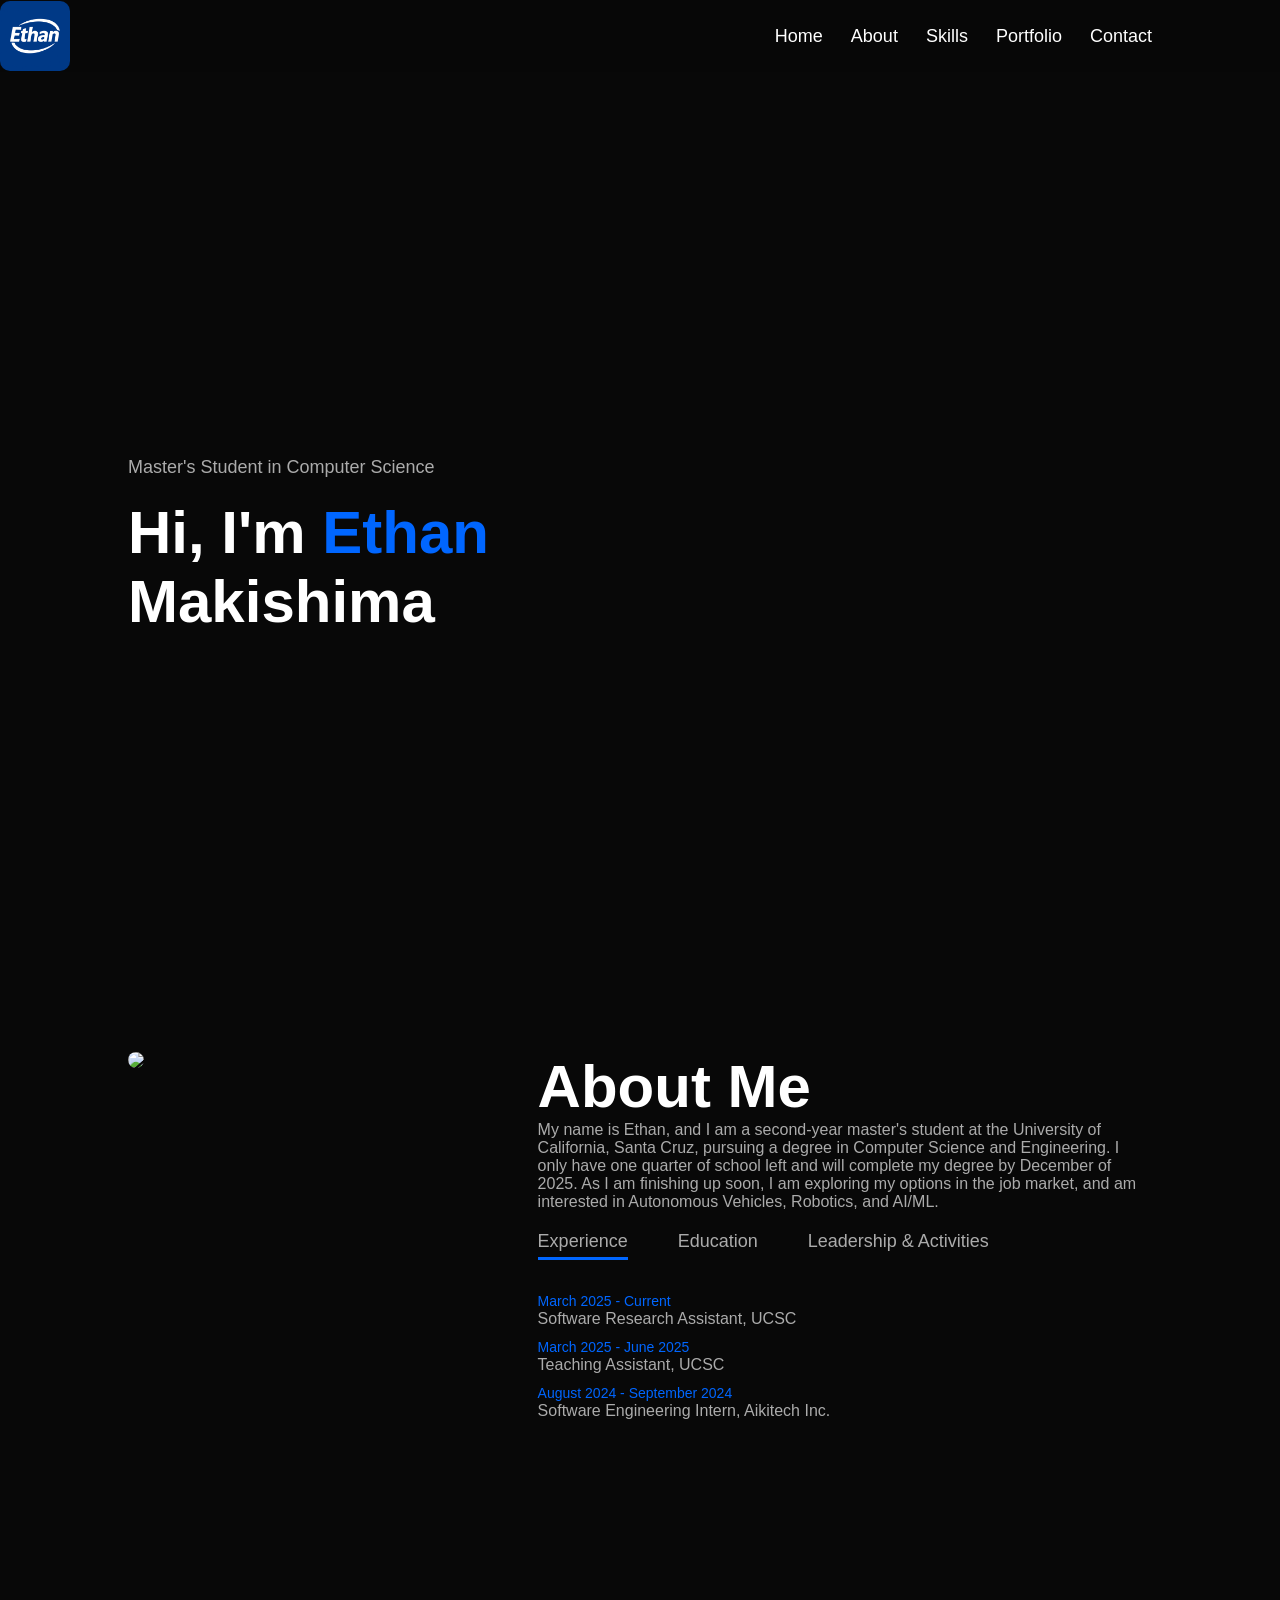
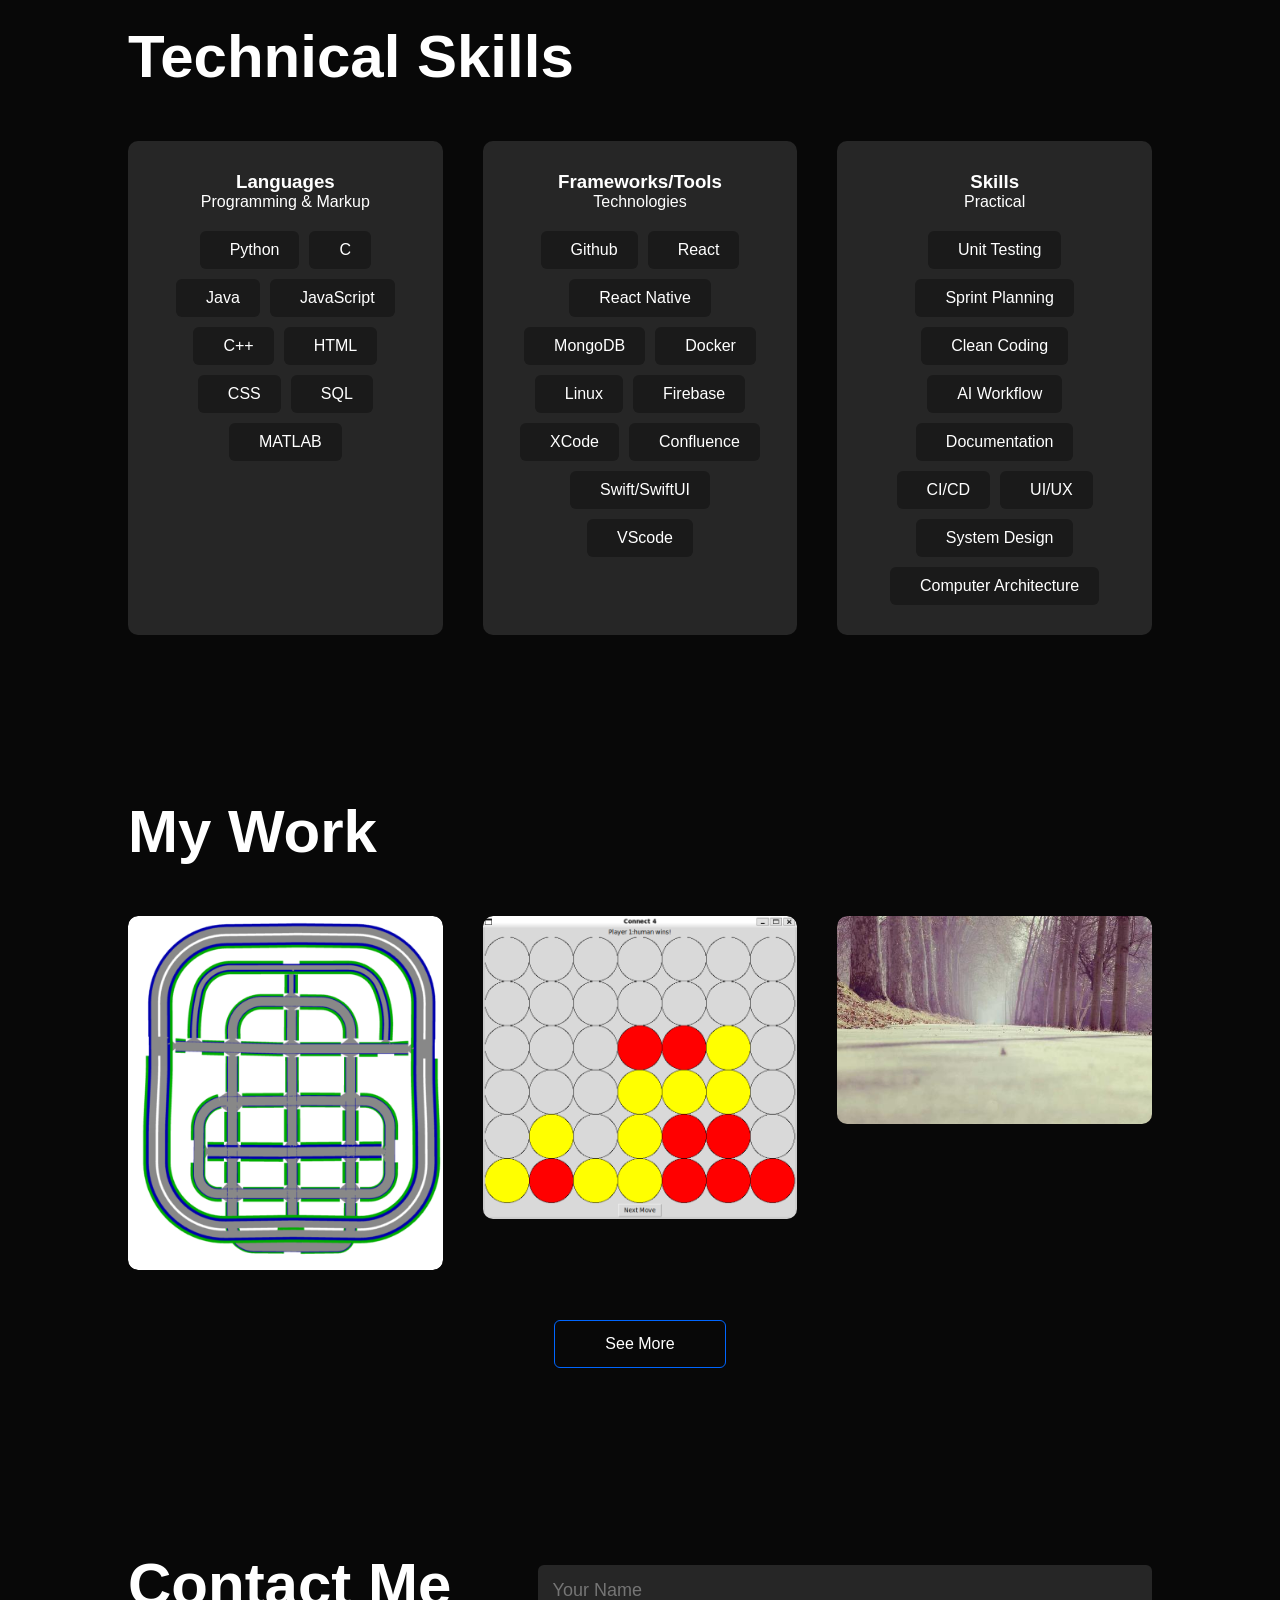
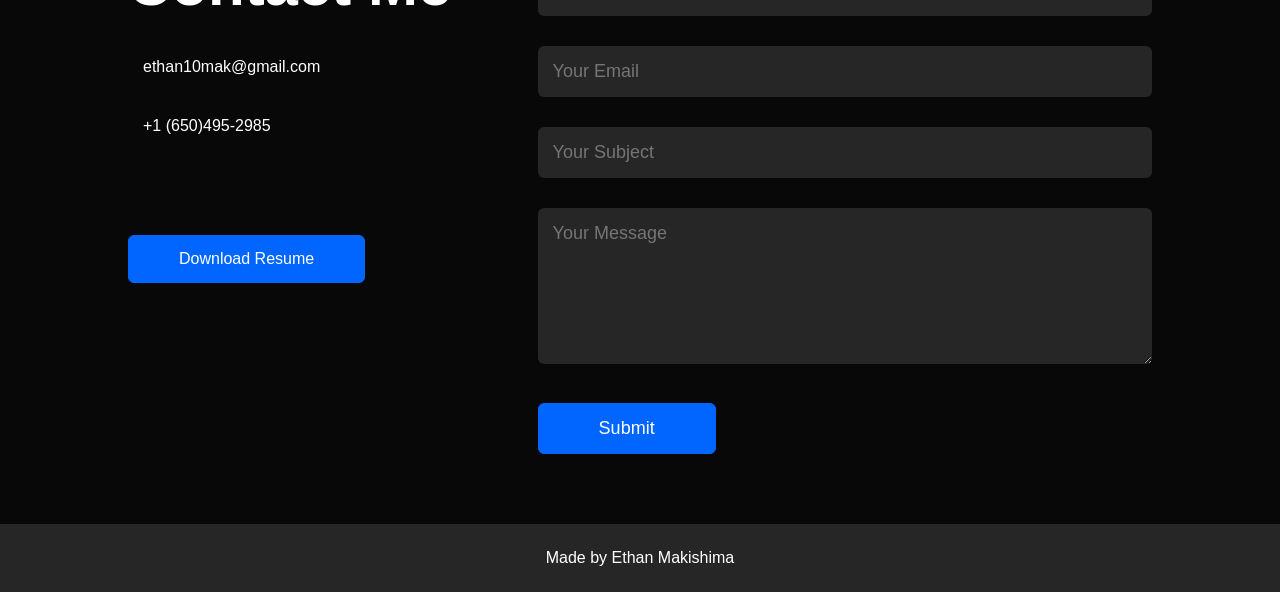
==== index.html @ aa8fb768 "Updated formatting" ====
<!DOCTYPE html>
<html lang="en">
  <head>
    <meta charset="UTF-8" />
    <meta http-equiv="X-UA-Compatible" content="IE=edge" />
    <meta name="viewport" content="width=device-width, initial-scale=1.0" />
    <title>Ethan's Portfolio</title>
    <link rel="stylesheet" href="style.css" />
    <script
      src="https://kit.fontawesome.com/5ba8668bf3.js"
      crossorigin="anonymous"
    ></script>
    <link rel="stylesheet" type='text/css' href="https://cdn.jsdelivr.net/gh/devicons/devicon@latest/devicon.min.css" />
  </head>

  <body>
    <div id="header">
      <div class="container">
        <nav>
          <img src="images/logo.png" alt="logo" class="logo" />
          <ul id="sidemenu">
            <li><a href="#header">Home</a></li>
            <li><a href="#about">About</a></li>
            <li><a href="#skills">Skills</a></li>
            <li><a href="#portfolio">Portfolio</a></li>
            <li><a href="#contact">Contact</a></li>
            <i class="fa-solid fa-xmark" onclick="closemenu()"></i>
          </ul>
          <i class="fa-solid fa-bars" onclick="openmenu()"></i>
        </nav>
        <div class="header-text">
          <p>Master's Student in Computer Science</p>
          <h1>Hi, I'm <span>Ethan</span><br />Makishima</h1>
        </div>
      </div>
    </div>
    <!-- ----------about---------- -->
    <div id="about">
      <div class="container">
        <div class="row">
          <div class="about-col-1">
            <img src="images/user.png" />
          </div>
          <div class="about-col-2">
            <h1 class="sub-title">About Me</h1>
            <p>
              My name is Ethan, and I am a second-year master's student at the
              University of California, Santa Cruz, pursuing a degree in
              Computer Science and Engineering. I only have one quarter of
              school left and will complete my degree by December of 2025. As I
              am finishing up soon, I am exploring my options in the job market,
              and am interested in Autonomous Vehicles, Robotics, and AI/ML.
            </p>

            <div class="tab-titles">
              <p class="tab-links active-link" onclick="opentab('experience')">
                Experience
              </p>
              <p class="tab-links" onclick="opentab('education')">
                Education
              </p>
              <p class="tab-links" onclick="opentab('leadership')">Leadership & Activities</p>
            </div>
            <div class="tab-contents active-tab" id="experience">
              <ul>
                <li><span>March 2025 - Current</span><br />Software Research Assistant, UCSC</li>
                <li><span>March 2025 - June 2025</span><br />Teaching Assistant, UCSC</li>
                <li><span>August 2024 - September 2024</span><br />Software Engineering Intern, Aikitech Inc.</li>
              </ul>
            </div>
            <div class="tab-contents" id="education">
              <ul>
                <li><span>2025</span><br />Master of Science in Computer Science from UCSC</li>
                <li><span>2024</span><br />Bachelor of Science in Computer Science from UCSC</li>
              </ul>
            </div>
            <div class="tab-contents" id="leadership">
              <ul>
                <li><span>September 2020 - April 2025</span><br />UCSC Men's Volleyball Team, Team Captain</li>
                <li><span>September 2023 - June 2025</span><br />Student Athlete Advisory Committee(SAAC)</li>
              </ul>
            </div>
          </div>
        </div>
      </div>
    </div>

    <!-- --------------------technical skills-------------------- -->
    <div id="skills">
      <div class="container">
        <h1 class = "sub-title">Technical Skills</h1>
        <div class="card-list">
          <div class="skills-card">
            <h3>Languages</h3>
            <p>Programming & Markup</p>
            <div class="skills-list">
              <span class="skill">
            <i class="devicon-python-plain colored"></i>Python</span>
              <span class="skill">
            <i class="devicon-c-original colored"></i>
          C</span>
              <span class="skill">
            <i class="devicon-java-plain colored"></i>
          Java</span>
              <span class="skill">
            <i class="devicon-javascript-plain colored"></i>
          JavaScript</span>
              <span class="skill">
            <i class="devicon-cplusplus-plain colored"></i>
          C++</span>
              <span class="skill">
            <i class="devicon-html5-plain colored"></i>
          HTML</span>
              <span class="skill">
            <i class="devicon-css3-plain colored"></i>
          CSS</span>
              <span class="skill">
            <i class="devicon-azuresqldatabase-plain colored"></i>
          SQL</span>
              <span class="skill">
            <i class="devicon-matlab-plain colored"></i>
          MATLAB</span>
            </div>
          </div>
          <div class="skills-card">
            <h3>Frameworks/Tools</h3>
            <p>Technologies</p>
            <div class="skills-list">
              <span class="skill">
            <i class="devicon-github-original"></i>
              Github</span>
              <span class="skill">
            <i class="devicon-react-original colored"></i>
          React</span>
              <span class="skill">
            <i class="devicon-reactnative-original colored"></i>
          React Native</span>
              <span class="skill">
            <i class="devicon-mongodb-plain colored"></i>
          MongoDB</span>
              <span class="skill">
            <i class="devicon-docker-plain colored"></i>
          Docker</span>
              <span class="skill">
            <i class="devicon-linux-plain"></i>
          Linux</span>
              <span class="skill">
            <i class="devicon-firebase-plain colored"></i>
          Firebase</span>
              <span class="skill">
            <i class="devicon-xcode-plain colored"></i>
          XCode</span>
              <span class="skill">
            <i class="devicon-confluence-plain colored"></i>
          Confluence</span>
              <span class="skill">
            <i class="devicon-swift-plain colored"></i>
          Swift/SwiftUI</span>
              <span class="skill">
            <i class="devicon-vscode-plain colored"></i>
          VScode</span>
            </div>
          </div>
          <div class="skills-card">
            <h3>Skills</h3>
            <p>Practical</p>
            <div class="skills-list">
              <span class="skill"><i class="fa-solid fa-code"></i>Unit Testing</span>
              <span class="skill"><i class="fa-solid fa-code"></i>Sprint Planning</span>
              <span class="skill"><i class="fa-solid fa-code"></i>Clean Coding</span>
              <span class="skill"><i class="fa-solid fa-code"></i>AI Workflow</span>
              <span class="skill"><i class="fa-solid fa-code"></i>Documentation</span>
              <span class="skill"><i class="fa-solid fa-code"></i>CI/CD</span>
              <span class="skill"><i class="fa-solid fa-code"></i>UI/UX</span>
              <span class="skill"><i class="fa-solid fa-code"></i>System Design</span>
              <span class="skill"><i class="fa-solid fa-code"></i>Computer Architecture</span>
            </div>
          </div>
        </div>
      </div>
    </div>
    <!-- -------------------portfolio----------------- -->
    <div id="portfolio">
      <div class="container">
        <h1 class="sub-title">My Work</h1>
        <div class="work-list">
          <div class="work">
            <img src="images/work-1.png" alt="work-1" />
            <div class="layer">
              <h3>Capstone Project: Scenic</h3>
              <p>
                Description: Extending Scenic to generate three dimensional
                meshes of road networks.
              </p>
              <a href="#"
                ><i class="fa-solid fa-arrow-up-right-from-square"></i
              ></a>
            </div>
          </div>
          <div class="work">
            <img src="images/work-2.png" alt="work-2" />
            <div class="layer">
              <h3>Connect 4 AI</h3>
              <p>
                Description: Extending Scenic to generate three dimensional
                meshes of road networks.
              </p>
              <a href="#"
                ><i class="fa-solid fa-arrow-up-right-from-square"></i
              ></a>
            </div>
          </div>
          <div class="work">
            <img src="images/placeholder.png" alt="work-3" />
            <div class="layer">
              <h3>Unknown</h3>
              <p>
                Description: Extending Scenic to generate three dimensional
                meshes of road networks.
              </p>
              <a href="#"
                ><i class="fa-solid fa-arrow-up-right-from-square"></i
              ></a>
            </div>
          </div>
        </div>
        <a href="#" class="btn">See More</a>
      </div>
    </div>
    <!-- -------------------contact----------------- -->
    <div id="contact">
      <div class="container">
        <div class="row">
          <div class="contact-left">
            <h1 class="sub-title">Contact Me</h1>
            <p><i class="fa-solid fa-paper-plane"></i>ethan10mak@gmail.com</p>
            <p><i class="fa-solid fa-phone"></i>+1 (650)495-2985</p>
            <div class="social-icons">
              <a href="https://www.linkedin.com/in/ethan-makishima-635b4a1ab/"
                ><i class="fa-brands fa-square-linkedin"></i
              ></a>
              <a href="https://www.instagram.com/ethan_maki/"
                ><i class="fa-brands fa-square-instagram"></i
              ></a>
              <a href="https://github.com/ethan10mak"
                ><i class="fa-brands fa-square-github"></i
              ></a>
            </div>
            <a
              href="images/Ethan_Makishima_Resume.pdf"
              download
              class="btn btn2"
              >Download Resume</a
            >
          </div>
          <div class="contact-right">
            <form name="submit-to-google-sheet">
              <input type="text" name="Name" placeholder="Your Name" required />
              <input
                type="email"
                name="Email"
                placeholder="Your Email"
                required
              />
              <input type="text" name="Subject" placeholder="Your Subject" />
              <textarea
                name="Message"
                rows="6"
                placeholder="Your Message"
              ></textarea>
              <button type="submit" class="btn btn2">Submit</button>
            </form>
            <span id="msg"></span>
          </div>
        </div>
      </div>
      <div class="copyright">
        <p>Made by Ethan Makishima</p>
      </div>
    </div>

    <script>
      var tablinks = document.getElementsByClassName("tab-links");
      var tabcontents = document.getElementsByClassName("tab-contents");

      function opentab(tabname) {
        for (tablink of tablinks) {
          tablink.classList.remove("active-link");
        }
        for (tabcontent of tabcontents) {
          tabcontent.classList.remove("active-tab");
        }
        event.currentTarget.classList.add("active-link");
        document.getElementById(tabname).classList.add("active-tab");
      }
    </script>

    <script>
      var sidemenu = document.getElementById("sidemenu");

      function openmenu() {
        sidemenu.style.right = "0";
      }
      function closemenu() {
        sidemenu.style.right = "-200px";
      }
    </script>
    <script>
      const scriptURL = "https://script.google.com/macros/s/AKfycbz2avgOOD2XnfX1ZfFuZF-KPFCcxfiAkWfYQzlhAVyL7LGcGT8syTu7Hunnui1OutCZ-A/exec";
      const form = document.forms["submit-to-google-sheet"];
      const msg = document.getElementById("msg");

      form.addEventListener("submit", (e) => {
        e.preventDefault();
        fetch(scriptURL, { method: "POST", body: new FormData(form) })
          .then((response) => {msg.innerHTML = "Message sent successfully"; setTimeout(function(){msg.innerHTML = ""},5000); form.reset();})
          .catch((error) => {msg.innerHTML = "Message not sent"; setTimeout(function(){msg.innerHTML = ""},5000);})
      });
    </script>
  </body>
</html>
---- style.css ----
:root{
    --background-color: #080808;
    --text-color: #fff;
    --accent-color: #0066ff;
    --muted-text-color: #ababab;
    --object-background: #262626;
    --darker-object-background: #1a1a1a;
    --accent-color-less-bright: #0051cc;
    
}
*{
    margin: 0;
    padding: 0;
    box-sizing: border-box;
    font-family: 'Poppins', sans-serif;
}
html{
    scroll-behavior: smooth;
}
body{
    background: var(--background-color);
    color: var(--text-color);
}
#header{
    width: 100%;
    height: 100vh;
    /* show the image, but overlay a gradient so it fades into the page color from right -> left */
    background-image: linear-gradient(to left, rgba(8,8,8,0) 0%, rgba(8,8,8,1) 80%), url(images/bg.png);
    background-size: cover;
    background-position: center;
    background-repeat: no-repeat;
    background-attachment: fixed;
}
.container{
    padding: 10px 10%;
}

nav{
    position: fixed;
    top: 0;
    left: 0;
    width: 100%;
    height: 72px;
    z-index: 999;
    background: rgba(8,8,8,0.9);
    display: flex;
    align-items: center;
    justify-content: space-between;
    flex-wrap: wrap;
}
main, .container { padding-top: 72px; }
#header .container { padding-top: calc(72px + 20vh); } /* if header needs extra top spacing */

.logo{
    width: 70px;
    max-width: 100%;
    height: auto;
    border-radius: 10px;
}

/* Make nav list spacing dynamic: use flex gap instead of per-item margins */
nav ul{
    display: flex;
    align-items: center;
    gap: clamp(8px, 2.5vw, 28px); /* min 8px, fluid with viewport, max 28px */
    padding: 0 10%;
    margin: 0;
}

nav ul li{
    display: block; /* items are laid out by the flex container */
    list-style: none;
    margin: 0;
}

nav ul li a{
    color: var(--text-color);
    text-decoration: none;
    font-size: 18px;
    position:relative;
}

nav ul li a::after{
    content: '';
    width: 0;
    height: 3px;
    background: var(--accent-color);
    position: absolute;
    left: 0;
    bottom: -6px;
    transition: width 0.3s;
}

nav ul li a:hover::after{
    width: 100%;
}

.header-text{
    margin-top: 20%;
    font-size: 30px;
}

.header-text p{
    margin: 20px 0;
    font-size: 18px;
    color: var(--muted-text-color);
}

.header-text h1{
    font-size: 60px;
    margin-top: 20px;
    color: var(--text-color);
}

.header-text h1 span{
    color: var(--accent-color);
}

/* ----------about---------- */
#about{
    padding: 80px 0;
    color: var(--muted-text-color);
}
.row{
    display: flex;
    justify-content: space-between;
    flex-wrap: wrap;
}

.about-col-1{
    flex-basis: 35%;
}
.about-col-1 img{
    width: 100%;
    border-radius: 15px;
}
.about-col-2{
    flex-basis: 60%;
}

.sub-title{
    font-size: 60px;
    font-weight:600;
    color: var(--text-color);
}

.tab-titles{
    display: flex;
    margin: 20px 0 40px;
}
.tab-links{
    margin-right: 50px;
    font-size:18px;
    font-weight: 500;
    cursor: pointer;
    position: relative
}

.tab-links::after{
    content: '';
    width: 0;
    height: 3px;
    background: var(--accent-color);
    position: absolute;
    left: 0;
    bottom: -8px;
    transition: 0.5s;
}

.tab-links.active-link::after{
    width: 100%;
}

.tab-contents ul li{
    list-style: none;
    margin: 10px 0;
}
.tab-contents ul li span{
    color: var(--accent-color);
    font-size: 14px;
}
.tab-contents{
    display: none;
}
.tab-contents.active-tab{
    display: block;
}
/* ----------technical skills---------- */
#skills{
    padding: 30px 0;
}
.card-list{
    display: grid;
    grid-template-columns: repeat(auto-fit, minmax(250px, 1fr));
    grid-gap: 40px;
    margin-top: 50px;
}
.skills-card{
    background: var(--object-background);
    padding: 30px;
    font-weight: 300;;
    border-radius: 10px;
    text-align: center;
    transition: background 0.3s, transform 0.3s;
}
.skills-card:hover{
    background: var(--accent-color);
    transform: translateY(-10px);
}

.skills-card ul{
    list-style: none;
}
.skills-list{
    display: flex;
    flex-wrap: wrap;
    justify-content: center;
    gap: 10px;
    margin-top: 20px;
}
.skill{
    background: var(--darker-object-background);
    padding: 10px 20px;
    border-radius: 6px;
    transition: background 0.3s, transform 0.3s;
}
.skill:hover{
    background: var(--accent-color-less-bright);
}
.skill i{
    margin-right: 10px;
    font-size: 16px;
}

/* ----------portfolio---------- */
#portfolio{
    padding: 50px 0;
}
.work-list{
    display: grid;
    grid-template-columns: repeat(auto-fit, minmax(250px, 1fr));
    grid-gap: 40px;
    margin-top: 50px;
}
.work{
    border-radius: 10px;
    position: relative;
    overflow: hidden;
}
.work img{
    width: 100%;
    border-radius: 10px;
    display: block;
    transition: transform 0.5s;
}
.layer{
    width: 100%;
    height: 0%;
    background: linear-gradient(rgba(0,0,0,0.6), var(--accent-color));
    border-radius: 10px;
    position: absolute;
    left: 0;
    bottom: 0;
    overflow: hidden;
    display: flex;
    align-items: center;
    justify-content: center;
    flex-direction: column;
    padding: 0 40px;
    text-align: center;
    font-size: 14px;
    transition: 0.5s;
}
.layer h3{
    font-weight: 500;
    margin-bottom: 20px;
}
.layer a{
    margin-top: 20px;
    color: var(--accent-color);
    text-decoration: none;
    font-size: 18px;
    line-height: 60px;
    background: var(--background-color);
    width: 60px;
    height: 60px;
    border-radius: 50%;
    text-align: center;
}
.work:hover img{
    transform: scale(1.1);
}
.work:hover .layer{
    height: 100%;
}
.btn{
    display: block;
    margin: 50px auto;
    width: fit-content;
    border: 1px solid var(--accent-color);
    padding: 14px 50px;
    border-radius: 6px;
    text-decoration: none;
    color: var(--text-color);
    transition: background 0.5s;
}
.btn:hover{
    background: var(--accent-color);
}
/* ----------contact---------- */
.contact-left{
    flex-basis: 35%;
}
.contact-right{
    flex-basis: 60%;
}
.contact-left p{
    margin-top: 30px;
}
.contact-left p i{
    color: var(--accent-color);
    margin-right: 15px;
    font-size: 25px;
}
.social-icons{
    margin-top: 30px;
}
.social-icons a{
    text-decoration: none;
    font-size: 30px;
    margin-right: 15px;
    color: var(--muted-text-color);
    display:inline-block;
    transition: transform 0.5s, color 0.5s;
}
.social-icons a:hover{
    color: var(--accent-color);
    transform: translateY(-5px);
}
.btn.btn2{
    display: inline-block;
    background: var(--accent-color);
}
.contact-rigth form{
    width: 100%;
}
form input, form textarea{
    width: 100%;
    border: 0;
    outline: none;
    background: var(--object-background);
    padding: 15px;
    margin: 15px 0;
    color: var(--text-color);
    font-size: 18px;
    border-radius: 6px;
}
form .btn2{
    padding: 14px 60px;
    font-size: 18px;
    margin-top: 20px;
    cursor: pointer;
}
.copyright{
    width: 100%;
    text-align: center;
    padding: 25px 0;
    background: var(--object-background);
    font-weight: 300;
    margin-top: 20px;;
}
/* ---------------- css for small screens ---------------- */
nav .fa-solid{
    display: none;
}

@media only screen and (max-width: 600px){
    #header{
        background-image: linear-gradient(to left, rgba(8,8,8,0) 0%, rgba(8,8,8,1) 60%), url(images/phone_bg.png);
    }
    .header-text{
        margin-top: 100%;
        font-size: 16px;
    }
    .header-text h1{
        font-size: 30px;
    }
    nav{
        background: none;
        padding: 5%;
    }
    nav .fa-solid{
        display: block;
        font-size: 25px;
        cursor: pointer;
    }
    nav ul{
        display: block;
        background: var(--accent-color);
        position: fixed;
        top: 0;
        right: -200px;
        width: 200px;
        height: 100vh;
        padding-top: 50px;
        z-index: 2;
        transition: right 0.5s;
    }
    nav ul li{
        display: block;
        margin: 25px;
    }
    nav ul .fa-solid{
        position: absolute;
        top: 25px;
        left: 25px;
        cursor: pointer;
    }
    .sub-title{
        font-size: 40px;
    }
    .about-col-1, .about-col-2{
        flex-basis: 100%;
    }
    .about-col-1{
        margin-bottom: 30px;
    }
    .about-col-2{
        font-size: 14px;
    }
    .tab-links{
        margin-right: 20px;
        font-size: 16px;
    }
    .contact-left, .contact-right{
        flex-basis: 100%;
    }
    .copyright{
        font-size: 14px;
    }
}
#msg{
    color: #61b752;
    margin-top: -10px;
    display: block;
}
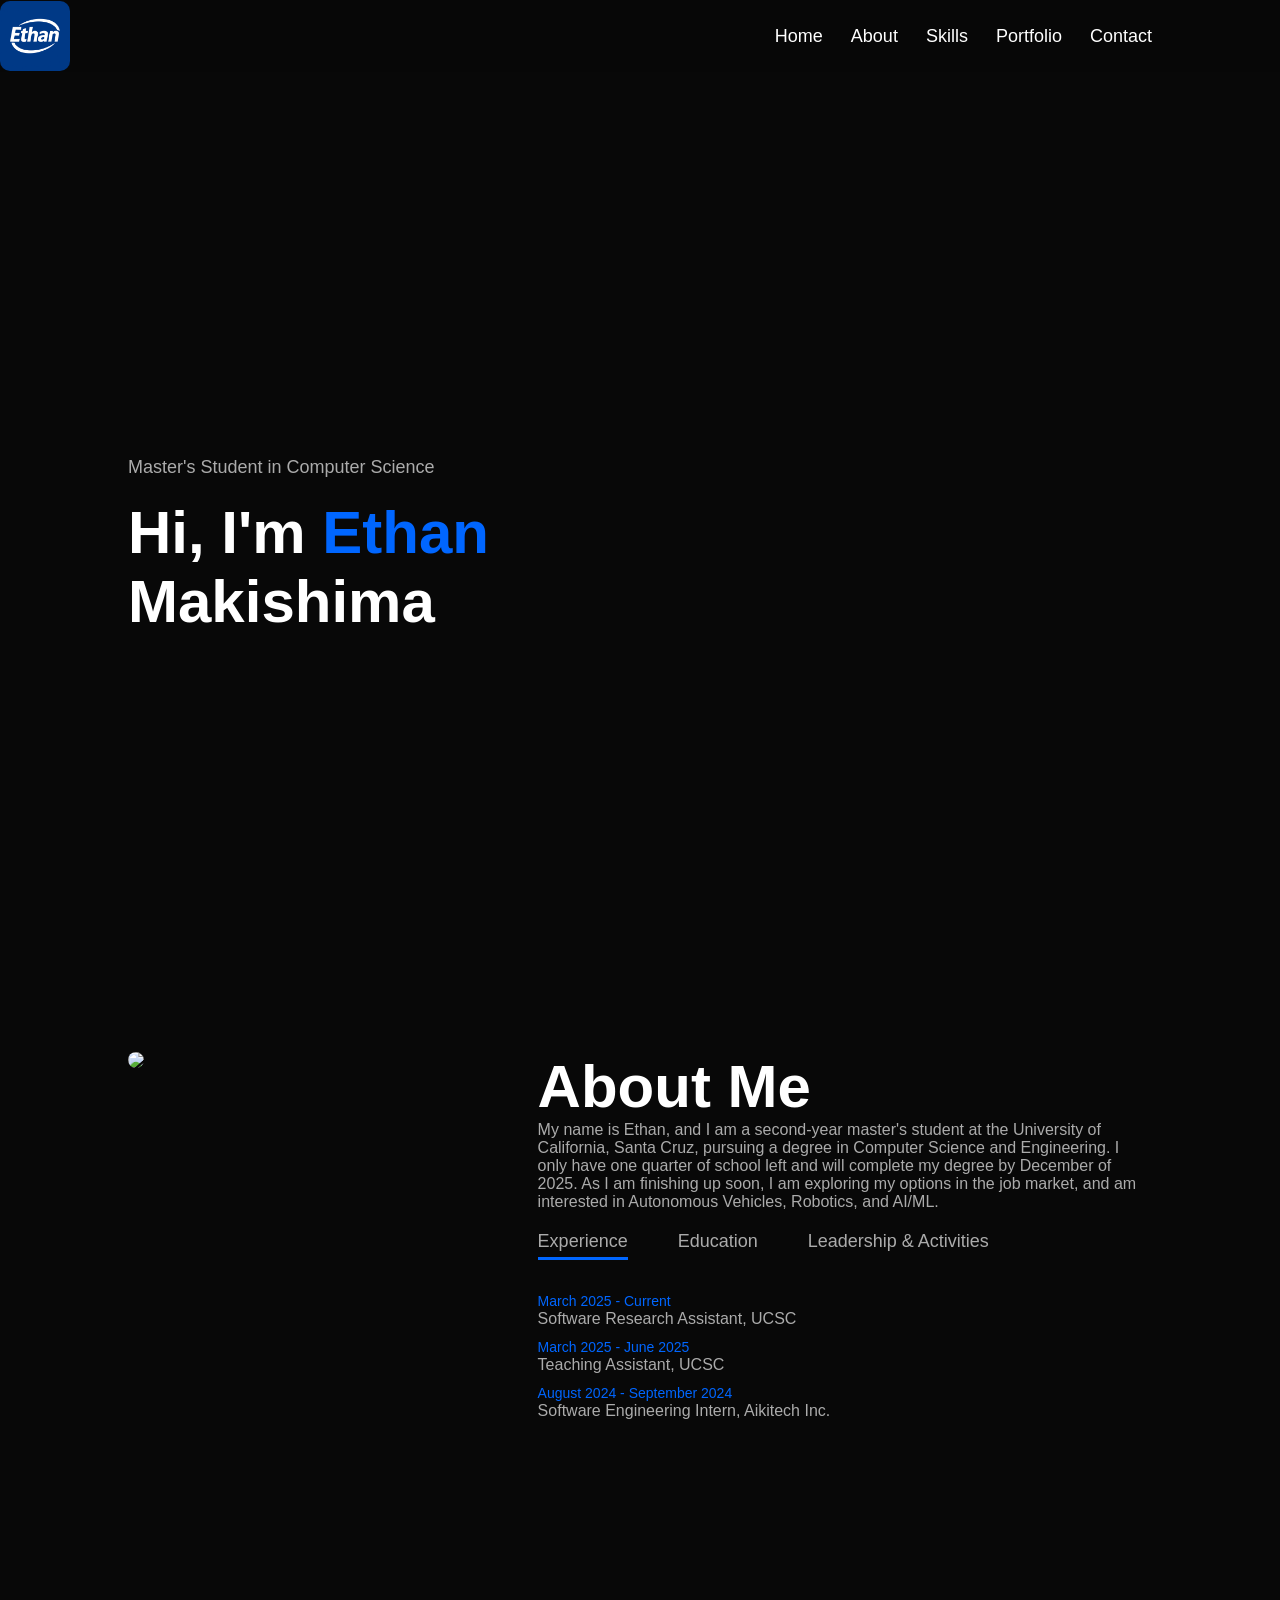
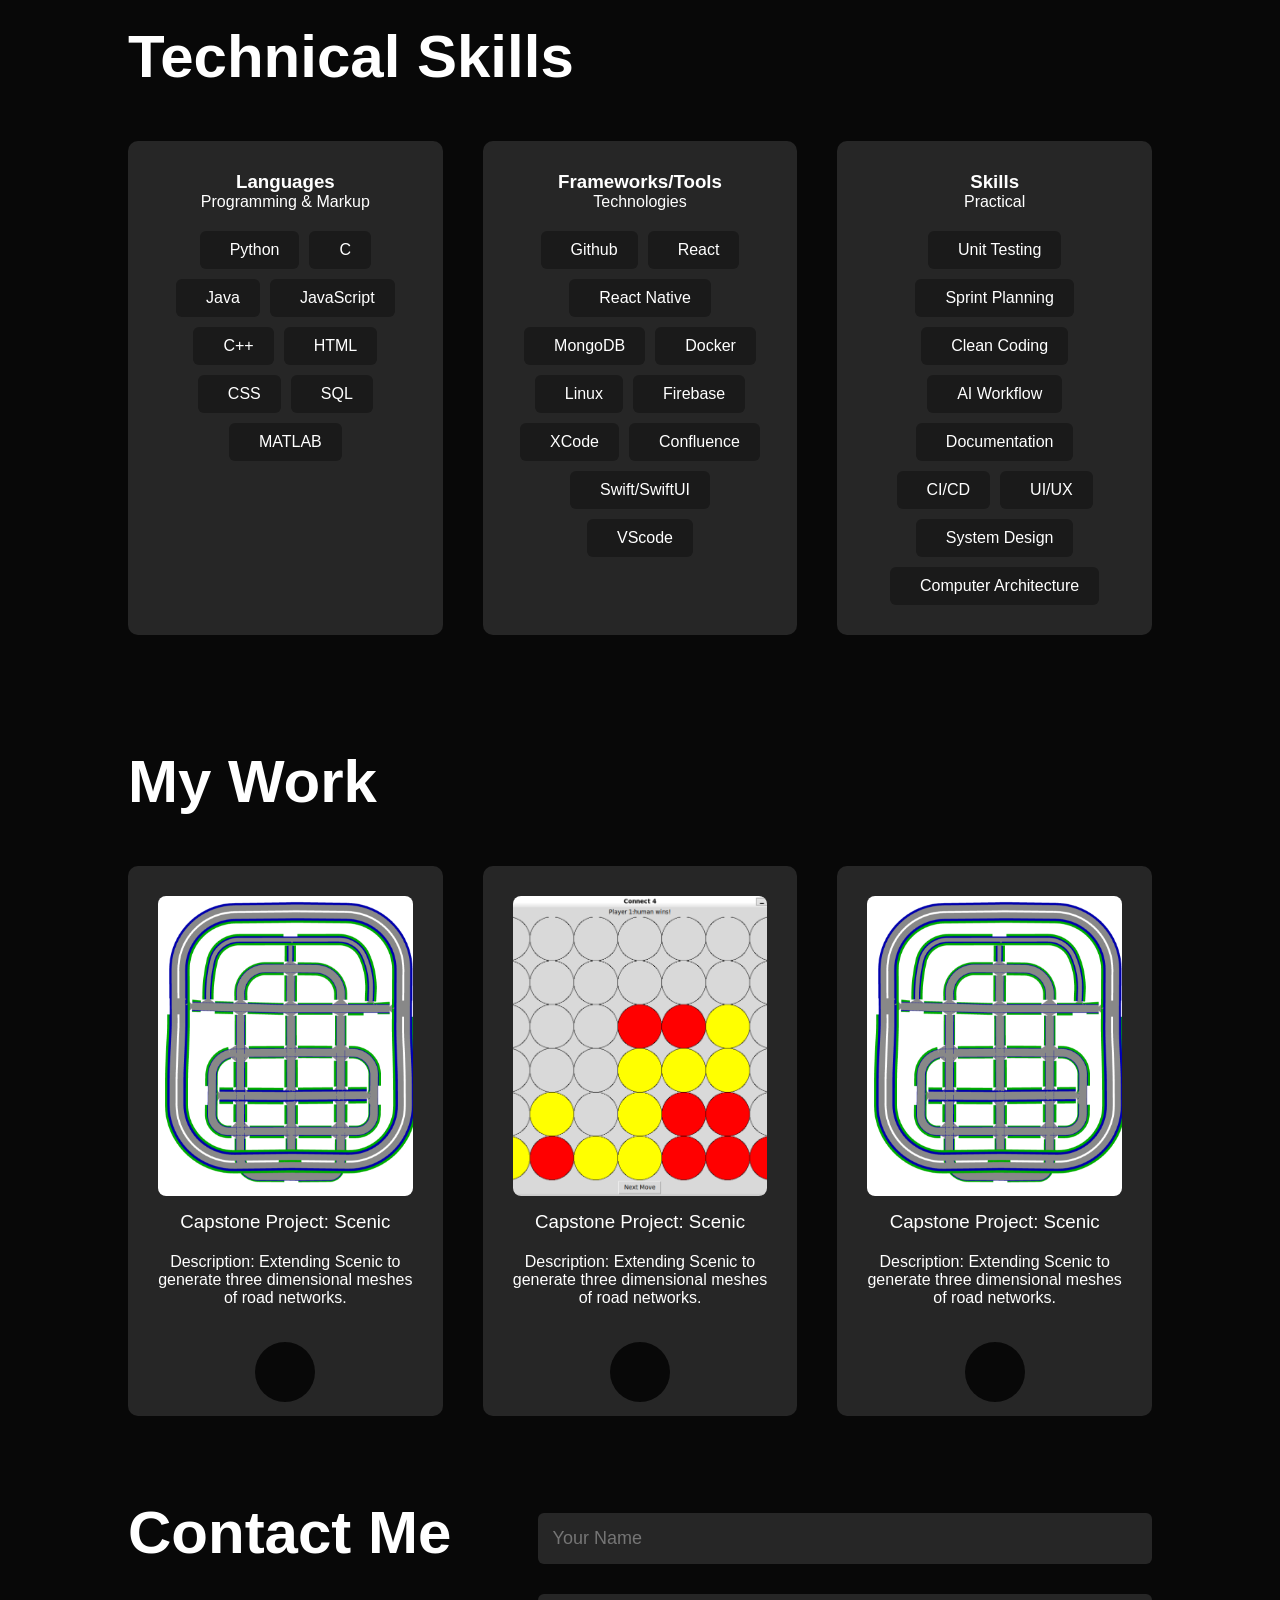
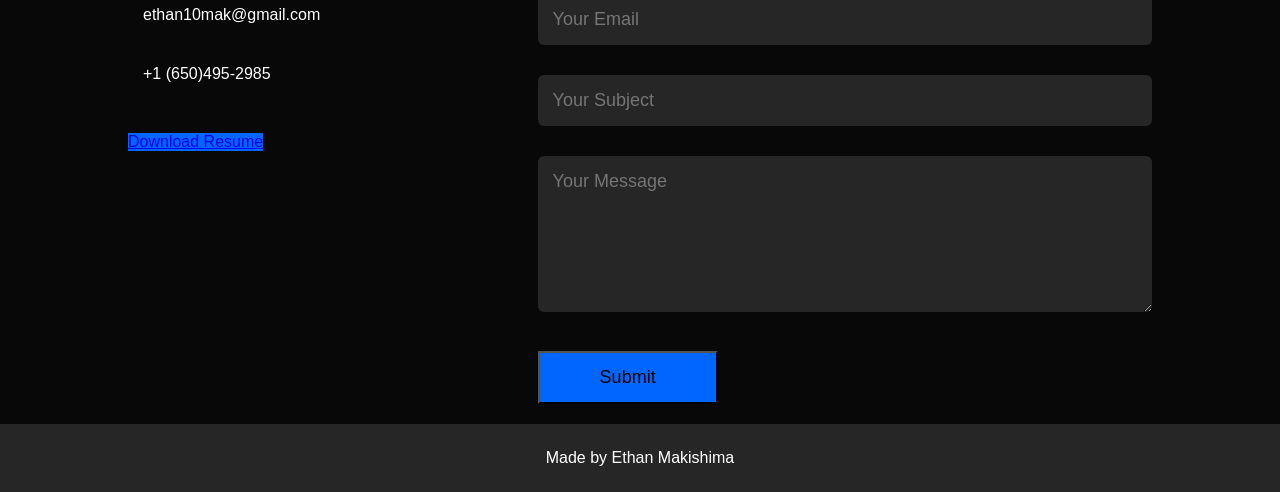
==== commit 2be3a0e2: "Updated portfolio section" ====
--- a/index.html
+++ b/index.html
@@ -179,54 +179,42 @@
         </div>
       </div>
     </div>
-    <!-- -------------------portfolio----------------- -->
-    <div id="portfolio">
-      <div class="container">
-        <h1 class="sub-title">My Work</h1>
-        <div class="work-list">
-          <div class="work">
+    <!--  ----------------portfolio--------------- -->
+    <div class="portfolio">
+      <div class="container">
+        <h1 class = "sub-title">My Work</h1>
+        <div class="card-list">
+          <div class="project-card">
             <img src="images/work-1.png" alt="work-1" />
-            <div class="layer">
-              <h3>Capstone Project: Scenic</h3>
-              <p>
-                Description: Extending Scenic to generate three dimensional
-                meshes of road networks.
-              </p>
-              <a href="#"
-                ><i class="fa-solid fa-arrow-up-right-from-square"></i
-              ></a>
-            </div>
-          </div>
-          <div class="work">
-            <img src="images/work-2.png" alt="work-2" />
-            <div class="layer">
-              <h3>Connect 4 AI</h3>
-              <p>
-                Description: Extending Scenic to generate three dimensional
-                meshes of road networks.
-              </p>
-              <a href="#"
-                ><i class="fa-solid fa-arrow-up-right-from-square"></i
-              ></a>
-            </div>
-          </div>
-          <div class="work">
-            <img src="images/placeholder.png" alt="work-3" />
-            <div class="layer">
-              <h3>Unknown</h3>
-              <p>
-                Description: Extending Scenic to generate three dimensional
-                meshes of road networks.
-              </p>
-              <a href="#"
-                ><i class="fa-solid fa-arrow-up-right-from-square"></i
-              ></a>
-            </div>
-          </div>
-        </div>
-        <a href="#" class="btn">See More</a>
-      </div>
-    </div>
+            <h3>Capstone Project: Scenic</h3>
+            <p>
+              Description: Extending Scenic to generate three dimensional meshes
+              of road networks.
+            </p>
+            <a href="https://github.com/BerkeleyLearnVerify/Scenic"><i class="fa-brands fa-square-github"></i></a>
+          </div>
+          <div class="project-card">
+            <img src="images/work-2.png" alt="work-1" />
+            <h3>Capstone Project: Scenic</h3>
+            <p>
+              Description: Extending Scenic to generate three dimensional meshes
+              of road networks.
+            </p>
+            <a href="https://github.com/ethan10mak/Connect-4-AI"><i class="fa-brands fa-square-github"></i></a>
+          </div>
+          <div class="project-card">
+            <img src="images/work-1.png" alt="work-1" />
+            <h3>Capstone Project: Scenic</h3>
+            <p>
+              Description: Extending Scenic to generate three dimensional meshes
+              of road networks.
+            </p>
+            <a href="#"><i class="fa-brands fa-square-github"></i></a>
+          </div>
+        </div>
+      </div>
+    </div>
+
     <!-- -------------------contact----------------- -->
     <div id="contact">
       <div class="container">
--- a/style.css
+++ b/style.css
@@ -231,9 +231,67 @@
     margin-right: 10px;
     font-size: 16px;
 }
-
 /* ----------portfolio---------- */
 #portfolio{
+    padding: 30px 0;
+}
+.card-list{
+    display: grid;
+    grid-template-columns: repeat(auto-fit, minmax(250px, 1fr));
+    grid-gap: 40px;
+    margin-top: 50px;
+}
+.project-card{
+    background: var(--object-background);
+    padding: 30px;
+    font-weight: 300;
+    border-radius: 10px;
+    text-align: center;
+    transition: background 0.3s, transform 0.3s;
+}
+.project-card:hover{
+    background: var(--accent-color);
+    transform: translateY(-10px);
+}
+.project-card img{
+    height: 300px;
+    object-fit: cover;
+    border-radius: 8px;
+    width: 100%;
+    display: block;
+    transition: transform 0.5s;
+}
+.project-card h3{
+    font-weight: 500;
+    margin-bottom: 20px;
+    margin-top: 15px;
+}
+.project-card p{
+    color: var(--text-color);
+}
+.project-card a{
+    position: relative;
+    bottom: -20px;
+    margin-top: 15px;
+    color: var(--accent-color);
+    text-decoration: none;
+    font-size: 30px;
+    line-height: 60px;
+    background: var(--background-color);
+    width: 60px;
+    height: 60px;
+    border-radius: 50%;
+    text-align: center;
+    display: inline-block;
+    transition: background 0.3s, transform 0.3s;
+}
+.project-card a:hover{
+    background: var(--accent-color-less-bright);
+    transform: translateY(-5px);
+}
+
+/* ----------portfolio---------- */
+/* #portfolio{
     padding: 50px 0;
 }
 .work-list{
@@ -306,7 +364,7 @@
 }
 .btn:hover{
     background: var(--accent-color);
-}
+} */
 /* ----------contact---------- */
 .contact-left{
     flex-basis: 35%;
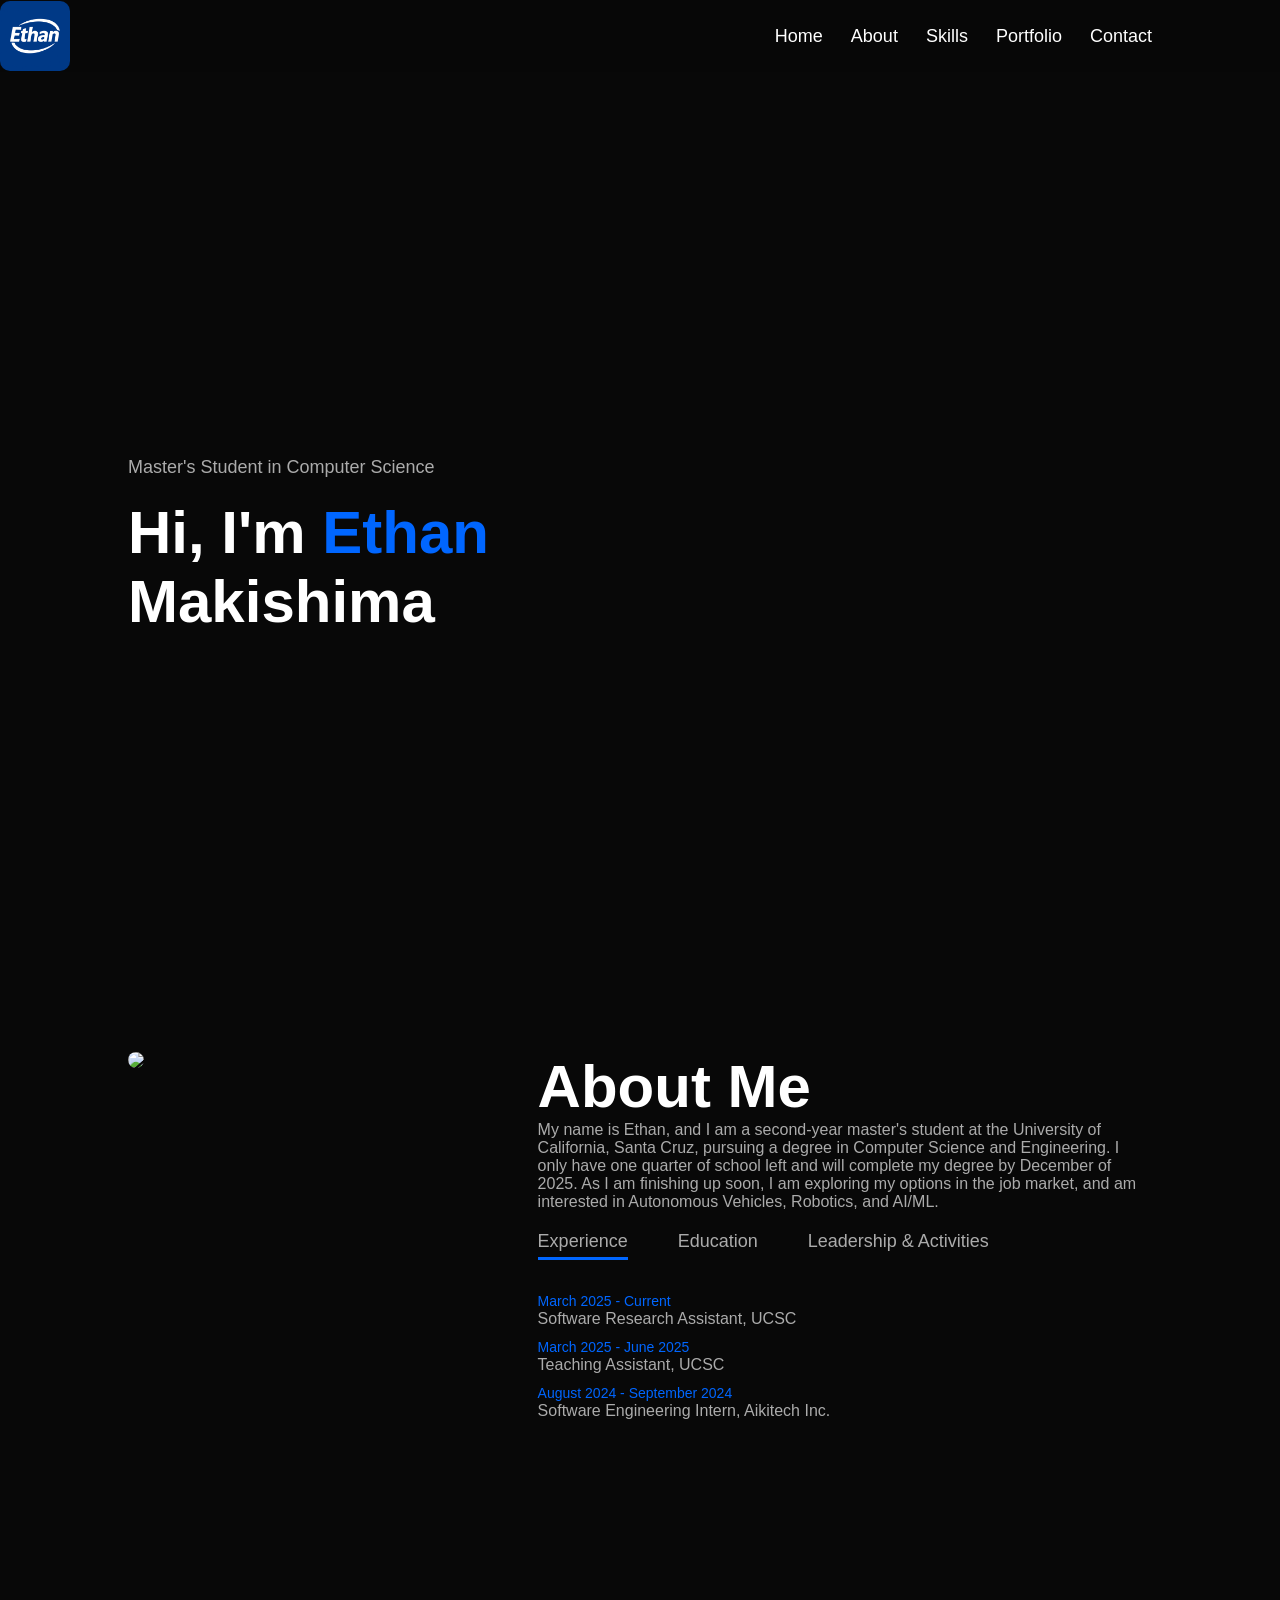
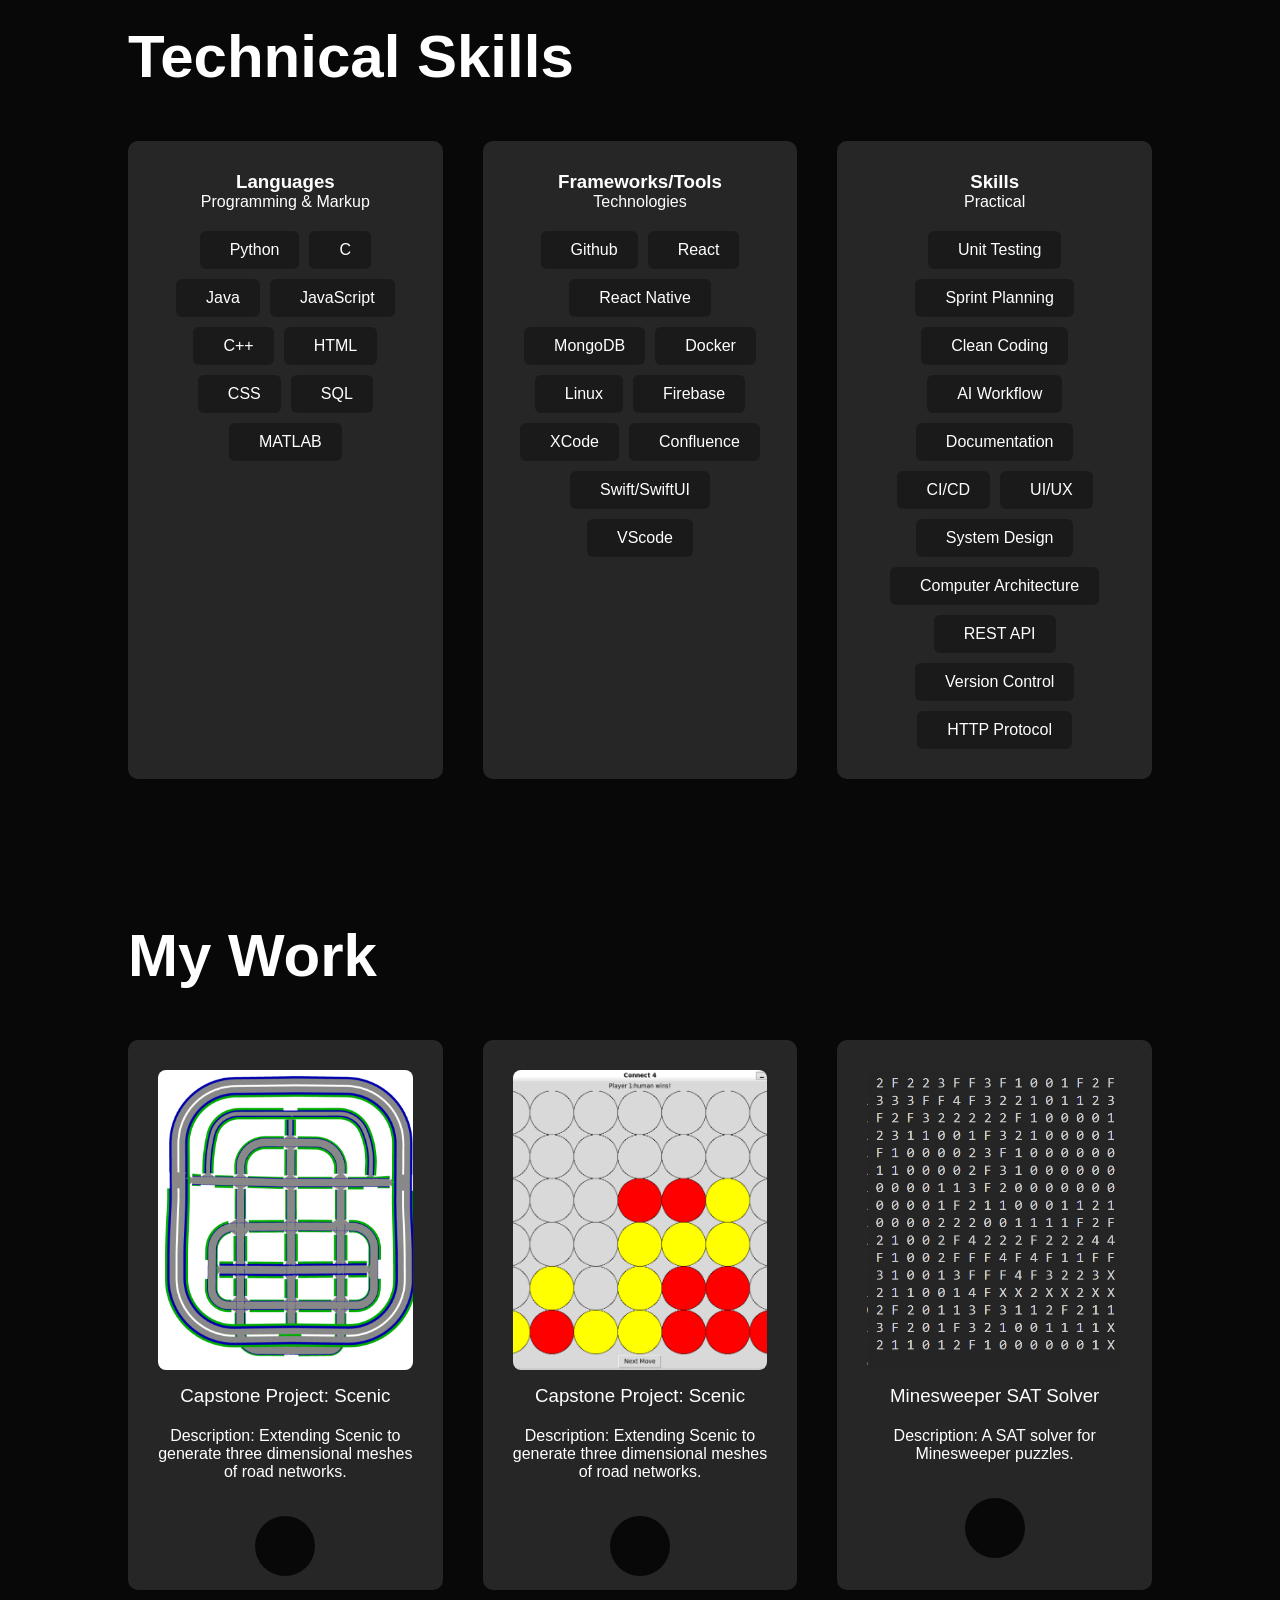
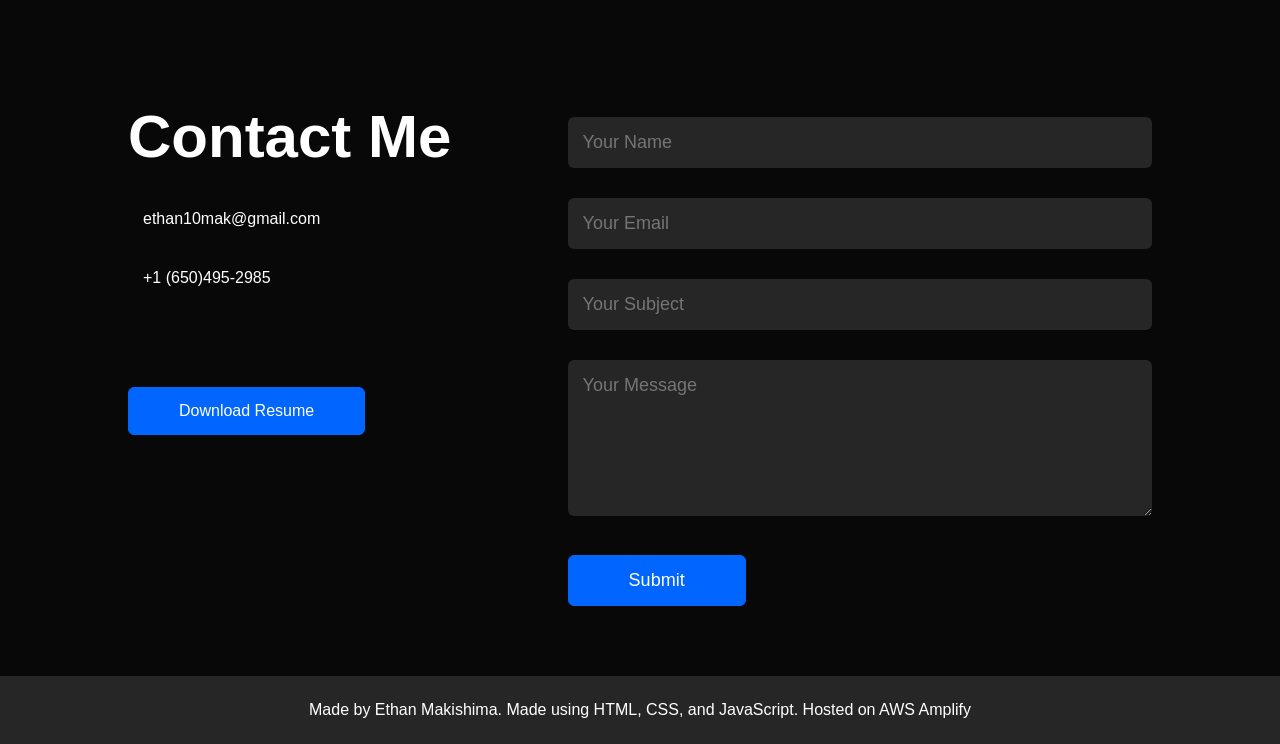
==== commit 6532ac4a: "Added work-3 and fixed header issue with portfolio" ====
--- a/index.html
+++ b/index.html
@@ -174,13 +174,16 @@
               <span class="skill"><i class="fa-solid fa-code"></i>UI/UX</span>
               <span class="skill"><i class="fa-solid fa-code"></i>System Design</span>
               <span class="skill"><i class="fa-solid fa-code"></i>Computer Architecture</span>
+              <span class="skill"><i class="fa-solid fa-code"></i>REST API</span>
+              <span class="skill"><i class="fa-solid fa-code"></i>Version Control</span>
+              <span class="skill"><i class="fa-solid fa-code"></i>HTTP Protocol</span>
             </div>
           </div>
         </div>
       </div>
     </div>
     <!--  ----------------portfolio--------------- -->
-    <div class="portfolio">
+    <div id="portfolio">
       <div class="container">
         <h1 class = "sub-title">My Work</h1>
         <div class="card-list">
@@ -203,18 +206,16 @@
             <a href="https://github.com/ethan10mak/Connect-4-AI"><i class="fa-brands fa-square-github"></i></a>
           </div>
           <div class="project-card">
-            <img src="images/work-1.png" alt="work-1" />
-            <h3>Capstone Project: Scenic</h3>
+            <img src="images/work-3.png" alt="work-3" />
+            <h3>Minesweeper SAT Solver</h3>
             <p>
-              Description: Extending Scenic to generate three dimensional meshes
-              of road networks.
+              Description: A SAT solver for Minesweeper puzzles.
             </p>
-            <a href="#"><i class="fa-brands fa-square-github"></i></a>
-          </div>
-        </div>
-      </div>
-    </div>
-
+            <a href="https://github.com/ethan10mak/Minesweeper_SAT"><i class="fa-brands fa-square-github"></i></a>
+          </div>
+        </div>
+      </div>
+    </div>
     <!-- -------------------contact----------------- -->
     <div id="contact">
       <div class="container">
@@ -263,7 +264,7 @@
         </div>
       </div>
       <div class="copyright">
-        <p>Made by Ethan Makishima</p>
+        <p>Made by Ethan Makishima. Made using HTML, CSS, and JavaScript. Hosted on AWS Amplify</p>
       </div>
     </div>
 
--- a/style.css
+++ b/style.css
@@ -289,67 +289,36 @@
     background: var(--accent-color-less-bright);
     transform: translateY(-5px);
 }
-
-/* ----------portfolio---------- */
-/* #portfolio{
-    padding: 50px 0;
-}
-.work-list{
-    display: grid;
-    grid-template-columns: repeat(auto-fit, minmax(250px, 1fr));
-    grid-gap: 40px;
-    margin-top: 50px;
-}
-.work{
-    border-radius: 10px;
-    position: relative;
-    overflow: hidden;
-}
-.work img{
-    width: 100%;
-    border-radius: 10px;
-    display: block;
-    transition: transform 0.5s;
-}
-.layer{
-    width: 100%;
-    height: 0%;
-    background: linear-gradient(rgba(0,0,0,0.6), var(--accent-color));
-    border-radius: 10px;
-    position: absolute;
-    left: 0;
-    bottom: 0;
-    overflow: hidden;
-    display: flex;
-    align-items: center;
-    justify-content: center;
-    flex-direction: column;
-    padding: 0 40px;
-    text-align: center;
-    font-size: 14px;
-    transition: 0.5s;
-}
-.layer h3{
-    font-weight: 500;
-    margin-bottom: 20px;
-}
-.layer a{
-    margin-top: 20px;
+/* ----------contact---------- */
+.contact-left{
+    flex-basis: 35%;
+}
+.contact-right{
+    flex-basis: 60%;
+    padding-left: 30px;
+}
+.contact-left p{
+    margin-top: 30px;
+}
+.contact-left p i{
     color: var(--accent-color);
+    margin-right: 15px;
+    font-size: 25px;
+}
+.social-icons{
+    margin-top: 30px;
+}
+.social-icons a{
     text-decoration: none;
-    font-size: 18px;
-    line-height: 60px;
-    background: var(--background-color);
-    width: 60px;
-    height: 60px;
-    border-radius: 50%;
-    text-align: center;
-}
-.work:hover img{
-    transform: scale(1.1);
-}
-.work:hover .layer{
-    height: 100%;
+    font-size: 30px;
+    margin-right: 15px;
+    color: var(--muted-text-color);
+    display:inline-block;
+    transition: transform 0.5s, color 0.5s;
+}
+.social-icons a:hover{
+    color: var(--accent-color);
+    transform: translateY(-5px);
 }
 .btn{
     display: block;
@@ -364,37 +333,7 @@
 }
 .btn:hover{
     background: var(--accent-color);
-} */
-/* ----------contact---------- */
-.contact-left{
-    flex-basis: 35%;
-}
-.contact-right{
-    flex-basis: 60%;
-}
-.contact-left p{
-    margin-top: 30px;
-}
-.contact-left p i{
-    color: var(--accent-color);
-    margin-right: 15px;
-    font-size: 25px;
-}
-.social-icons{
-    margin-top: 30px;
-}
-.social-icons a{
-    text-decoration: none;
-    font-size: 30px;
-    margin-right: 15px;
-    color: var(--muted-text-color);
-    display:inline-block;
-    transition: transform 0.5s, color 0.5s;
-}
-.social-icons a:hover{
-    color: var(--accent-color);
-    transform: translateY(-5px);
-}
+} 
 .btn.btn2{
     display: inline-block;
     background: var(--accent-color);
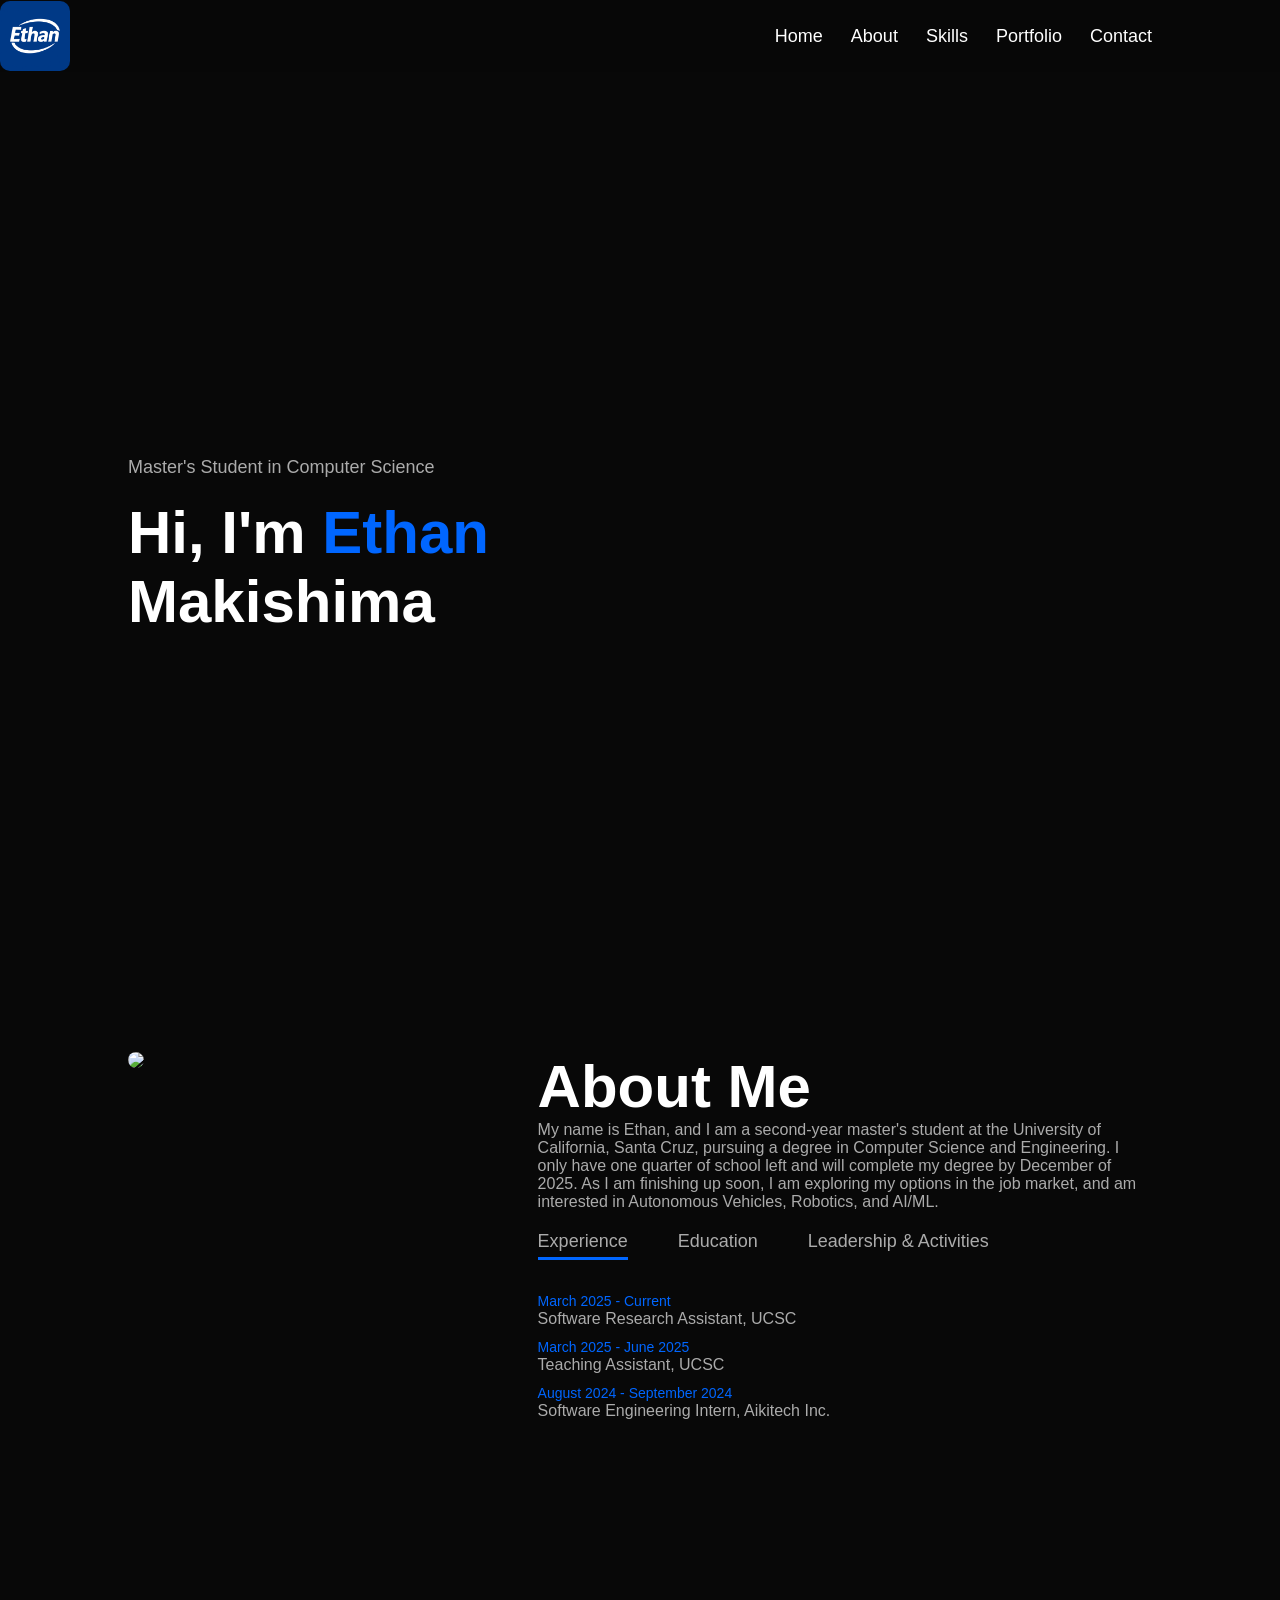
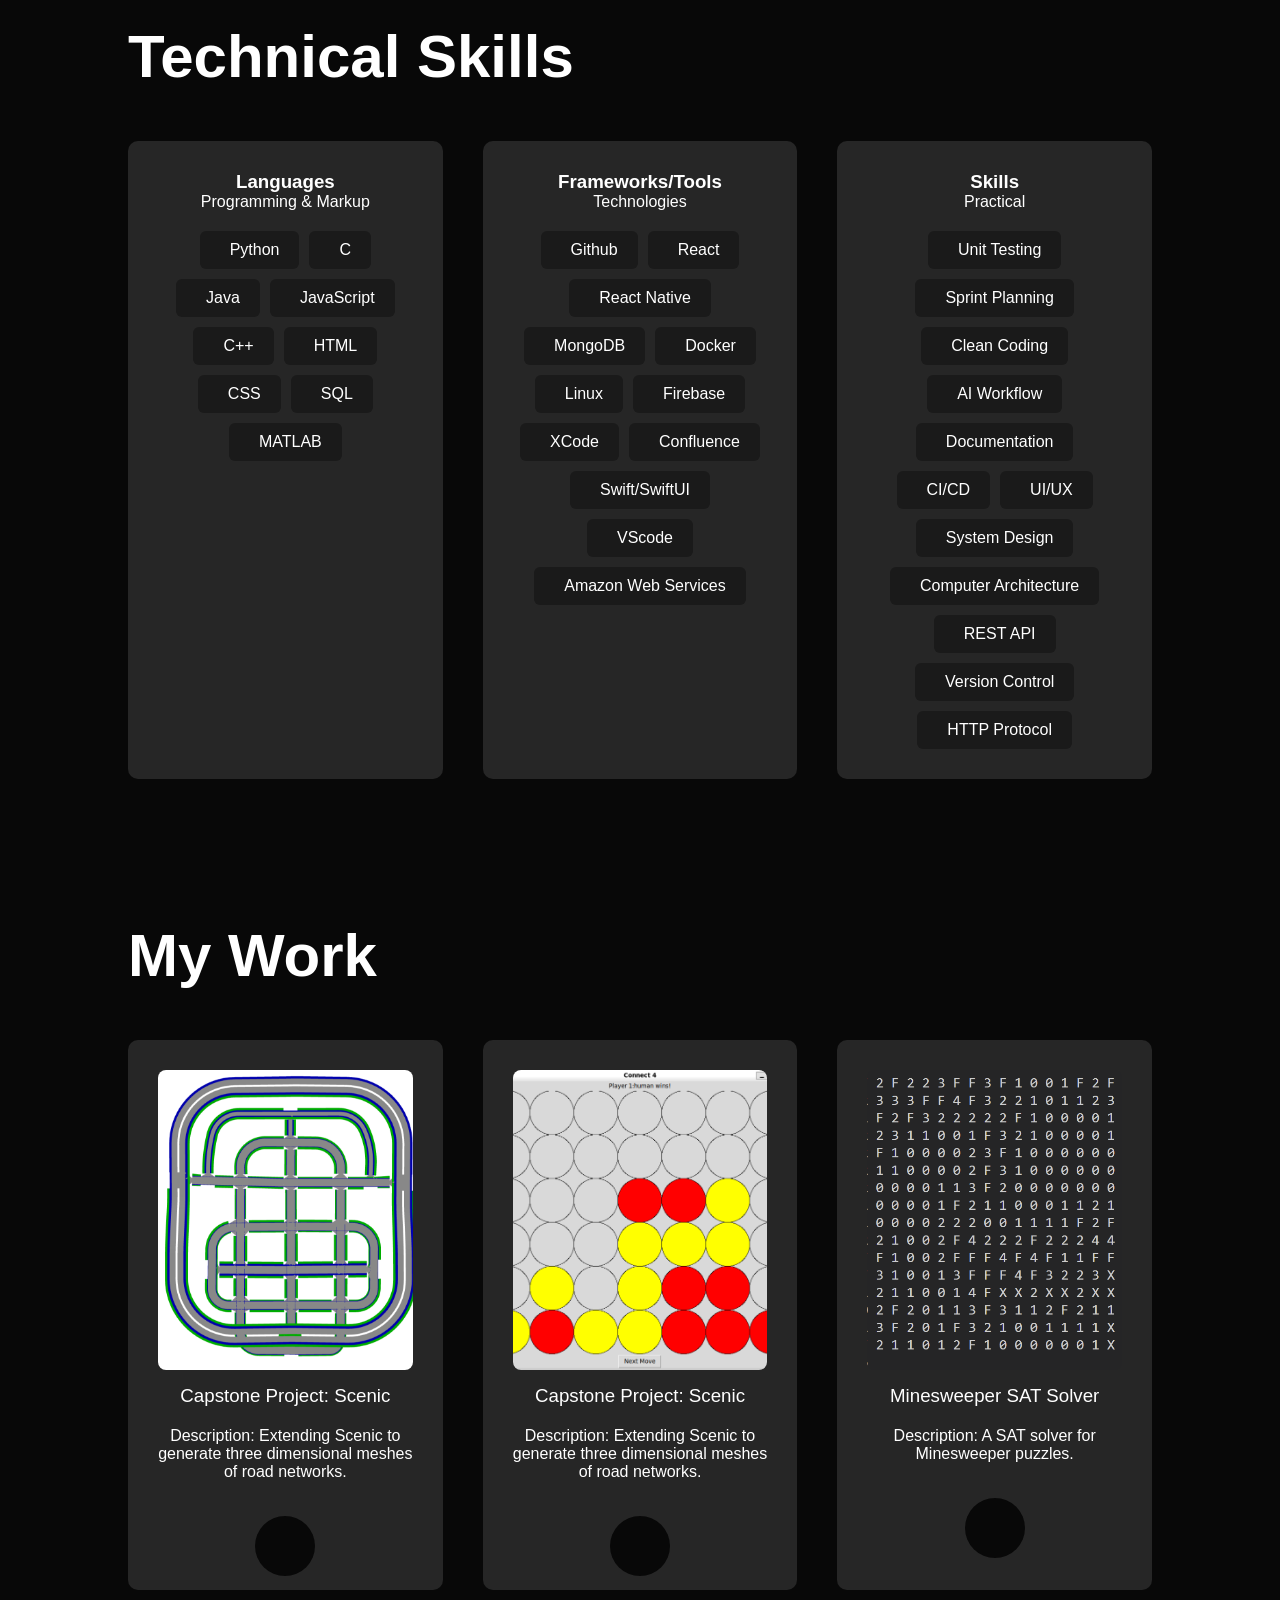
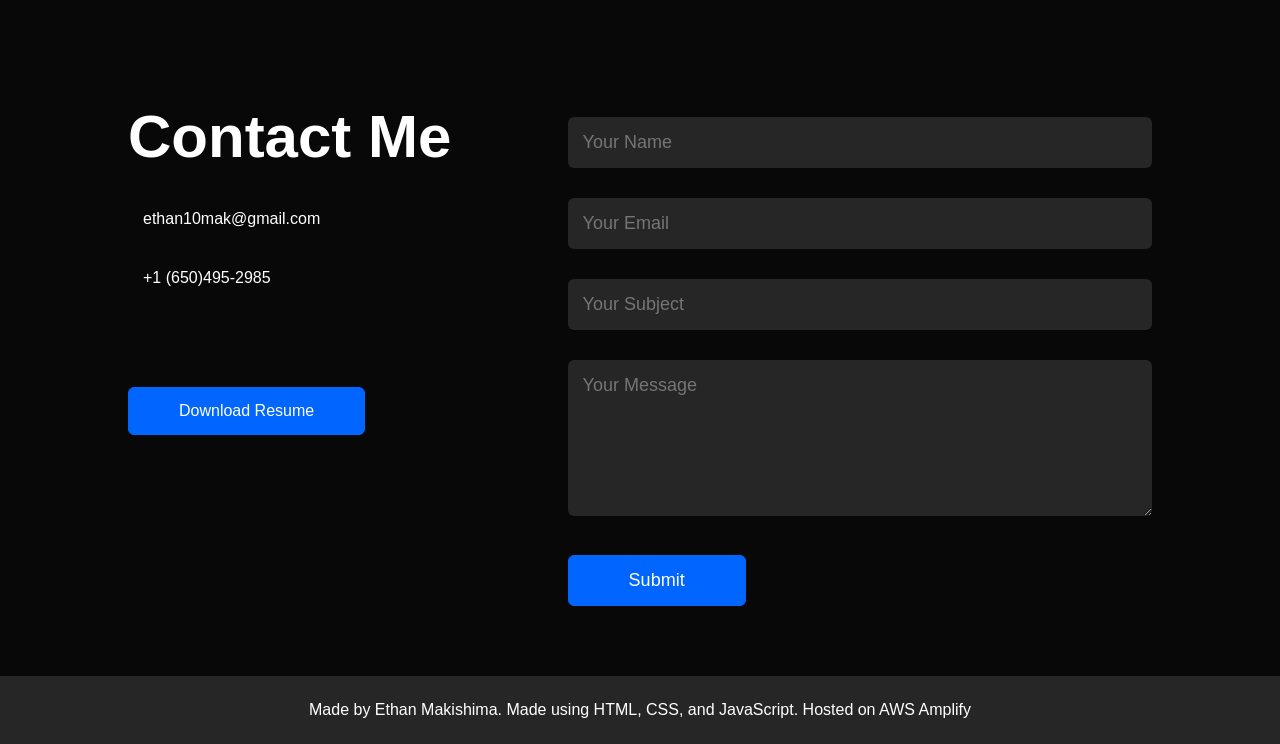
==== commit f4b626aa: "Added aws and formatted document" ====
--- a/index.html
+++ b/index.html
@@ -10,7 +10,11 @@
       src="https://kit.fontawesome.com/5ba8668bf3.js"
       crossorigin="anonymous"
     ></script>
-    <link rel="stylesheet" type='text/css' href="https://cdn.jsdelivr.net/gh/devicons/devicon@latest/devicon.min.css" />
+    <link
+      rel="stylesheet"
+      type="text/css"
+      href="https://cdn.jsdelivr.net/gh/devicons/devicon@latest/devicon.min.css"
+    />
   </head>
 
   <body>
@@ -56,28 +60,49 @@
               <p class="tab-links active-link" onclick="opentab('experience')">
                 Experience
               </p>
-              <p class="tab-links" onclick="opentab('education')">
-                Education
+              <p class="tab-links" onclick="opentab('education')">Education</p>
+              <p class="tab-links" onclick="opentab('leadership')">
+                Leadership & Activities
               </p>
-              <p class="tab-links" onclick="opentab('leadership')">Leadership & Activities</p>
             </div>
             <div class="tab-contents active-tab" id="experience">
               <ul>
-                <li><span>March 2025 - Current</span><br />Software Research Assistant, UCSC</li>
-                <li><span>March 2025 - June 2025</span><br />Teaching Assistant, UCSC</li>
-                <li><span>August 2024 - September 2024</span><br />Software Engineering Intern, Aikitech Inc.</li>
+                <li>
+                  <span>March 2025 - Current</span><br />Software Research
+                  Assistant, UCSC
+                </li>
+                <li>
+                  <span>March 2025 - June 2025</span><br />Teaching Assistant,
+                  UCSC
+                </li>
+                <li>
+                  <span>August 2024 - September 2024</span><br />Software
+                  Engineering Intern, Aikitech Inc.
+                </li>
               </ul>
             </div>
             <div class="tab-contents" id="education">
               <ul>
-                <li><span>2025</span><br />Master of Science in Computer Science from UCSC</li>
-                <li><span>2024</span><br />Bachelor of Science in Computer Science from UCSC</li>
+                <li>
+                  <span>2025</span><br />Master of Science in Computer Science
+                  from UCSC
+                </li>
+                <li>
+                  <span>2024</span><br />Bachelor of Science in Computer Science
+                  from UCSC
+                </li>
               </ul>
             </div>
             <div class="tab-contents" id="leadership">
               <ul>
-                <li><span>September 2020 - April 2025</span><br />UCSC Men's Volleyball Team, Team Captain</li>
-                <li><span>September 2023 - June 2025</span><br />Student Athlete Advisory Committee(SAAC)</li>
+                <li>
+                  <span>September 2020 - April 2025</span><br />UCSC Men's
+                  Volleyball Team, Team Captain
+                </li>
+                <li>
+                  <span>September 2023 - June 2025</span><br />Student Athlete
+                  Advisory Committee(SAAC)
+                </li>
               </ul>
             </div>
           </div>
@@ -88,38 +113,47 @@
     <!-- --------------------technical skills-------------------- -->
     <div id="skills">
       <div class="container">
-        <h1 class = "sub-title">Technical Skills</h1>
+        <h1 class="sub-title">Technical Skills</h1>
         <div class="card-list">
           <div class="skills-card">
             <h3>Languages</h3>
             <p>Programming & Markup</p>
             <div class="skills-list">
               <span class="skill">
-            <i class="devicon-python-plain colored"></i>Python</span>
-              <span class="skill">
-            <i class="devicon-c-original colored"></i>
-          C</span>
-              <span class="skill">
-            <i class="devicon-java-plain colored"></i>
-          Java</span>
-              <span class="skill">
-            <i class="devicon-javascript-plain colored"></i>
-          JavaScript</span>
-              <span class="skill">
-            <i class="devicon-cplusplus-plain colored"></i>
-          C++</span>
-              <span class="skill">
-            <i class="devicon-html5-plain colored"></i>
-          HTML</span>
-              <span class="skill">
-            <i class="devicon-css3-plain colored"></i>
-          CSS</span>
-              <span class="skill">
-            <i class="devicon-azuresqldatabase-plain colored"></i>
-          SQL</span>
-              <span class="skill">
-            <i class="devicon-matlab-plain colored"></i>
-          MATLAB</span>
+                <i class="devicon-python-plain colored"></i>Python</span
+              >
+              <span class="skill">
+                <i class="devicon-c-original colored"></i>
+                C</span
+              >
+              <span class="skill">
+                <i class="devicon-java-plain colored"></i>
+                Java</span
+              >
+              <span class="skill">
+                <i class="devicon-javascript-plain colored"></i>
+                JavaScript</span
+              >
+              <span class="skill">
+                <i class="devicon-cplusplus-plain colored"></i>
+                C++</span
+              >
+              <span class="skill">
+                <i class="devicon-html5-plain colored"></i>
+                HTML</span
+              >
+              <span class="skill">
+                <i class="devicon-css3-plain colored"></i>
+                CSS</span
+              >
+              <span class="skill">
+                <i class="devicon-azuresqldatabase-plain colored"></i>
+                SQL</span
+              >
+              <span class="skill">
+                <i class="devicon-matlab-plain colored"></i>
+                MATLAB</span
+              >
             </div>
           </div>
           <div class="skills-card">
@@ -127,56 +161,91 @@
             <p>Technologies</p>
             <div class="skills-list">
               <span class="skill">
-            <i class="devicon-github-original"></i>
-              Github</span>
-              <span class="skill">
-            <i class="devicon-react-original colored"></i>
-          React</span>
-              <span class="skill">
-            <i class="devicon-reactnative-original colored"></i>
-          React Native</span>
-              <span class="skill">
-            <i class="devicon-mongodb-plain colored"></i>
-          MongoDB</span>
-              <span class="skill">
-            <i class="devicon-docker-plain colored"></i>
-          Docker</span>
-              <span class="skill">
-            <i class="devicon-linux-plain"></i>
-          Linux</span>
-              <span class="skill">
-            <i class="devicon-firebase-plain colored"></i>
-          Firebase</span>
-              <span class="skill">
-            <i class="devicon-xcode-plain colored"></i>
-          XCode</span>
-              <span class="skill">
-            <i class="devicon-confluence-plain colored"></i>
-          Confluence</span>
-              <span class="skill">
-            <i class="devicon-swift-plain colored"></i>
-          Swift/SwiftUI</span>
-              <span class="skill">
-            <i class="devicon-vscode-plain colored"></i>
-          VScode</span>
+                <i class="devicon-github-original"></i>
+                Github</span
+              >
+              <span class="skill">
+                <i class="devicon-react-original colored"></i>
+                React</span
+              >
+              <span class="skill">
+                <i class="devicon-reactnative-original colored"></i>
+                React Native</span
+              >
+              <span class="skill">
+                <i class="devicon-mongodb-plain colored"></i>
+                MongoDB</span
+              >
+              <span class="skill">
+                <i class="devicon-docker-plain colored"></i>
+                Docker</span
+              >
+              <span class="skill">
+                <i class="devicon-linux-plain"></i>
+                Linux</span
+              >
+              <span class="skill">
+                <i class="devicon-firebase-plain colored"></i>
+                Firebase</span
+              >
+              <span class="skill">
+                <i class="devicon-xcode-plain colored"></i>
+                XCode</span
+              >
+              <span class="skill">
+                <i class="devicon-confluence-plain colored"></i>
+                Confluence</span
+              >
+              <span class="skill">
+                <i class="devicon-swift-plain colored"></i>
+                Swift/SwiftUI</span
+              >
+              <span class="skill">
+                <i class="devicon-vscode-plain colored"></i>
+                VScode</span
+              >
+              <span class="skill">
+                <i class="devicon-amazonwebservices-plain-wordmark colored"></i>
+                Amazon Web Services</span
+              >
             </div>
           </div>
           <div class="skills-card">
             <h3>Skills</h3>
             <p>Practical</p>
             <div class="skills-list">
-              <span class="skill"><i class="fa-solid fa-code"></i>Unit Testing</span>
-              <span class="skill"><i class="fa-solid fa-code"></i>Sprint Planning</span>
-              <span class="skill"><i class="fa-solid fa-code"></i>Clean Coding</span>
-              <span class="skill"><i class="fa-solid fa-code"></i>AI Workflow</span>
-              <span class="skill"><i class="fa-solid fa-code"></i>Documentation</span>
+              <span class="skill"
+                ><i class="fa-solid fa-code"></i>Unit Testing</span
+              >
+              <span class="skill"
+                ><i class="fa-solid fa-code"></i>Sprint Planning</span
+              >
+              <span class="skill"
+                ><i class="fa-solid fa-code"></i>Clean Coding</span
+              >
+              <span class="skill"
+                ><i class="fa-solid fa-code"></i>AI Workflow</span
+              >
+              <span class="skill"
+                ><i class="fa-solid fa-code"></i>Documentation</span
+              >
               <span class="skill"><i class="fa-solid fa-code"></i>CI/CD</span>
               <span class="skill"><i class="fa-solid fa-code"></i>UI/UX</span>
-              <span class="skill"><i class="fa-solid fa-code"></i>System Design</span>
-              <span class="skill"><i class="fa-solid fa-code"></i>Computer Architecture</span>
-              <span class="skill"><i class="fa-solid fa-code"></i>REST API</span>
-              <span class="skill"><i class="fa-solid fa-code"></i>Version Control</span>
-              <span class="skill"><i class="fa-solid fa-code"></i>HTTP Protocol</span>
+              <span class="skill"
+                ><i class="fa-solid fa-code"></i>System Design</span
+              >
+              <span class="skill"
+                ><i class="fa-solid fa-code"></i>Computer Architecture</span
+              >
+              <span class="skill"
+                ><i class="fa-solid fa-code"></i>REST API</span
+              >
+              <span class="skill"
+                ><i class="fa-solid fa-code"></i>Version Control</span
+              >
+              <span class="skill"
+                ><i class="fa-solid fa-code"></i>HTTP Protocol</span
+              >
             </div>
           </div>
         </div>
@@ -185,7 +254,7 @@
     <!--  ----------------portfolio--------------- -->
     <div id="portfolio">
       <div class="container">
-        <h1 class = "sub-title">My Work</h1>
+        <h1 class="sub-title">My Work</h1>
         <div class="card-list">
           <div class="project-card">
             <img src="images/work-1.png" alt="work-1" />
@@ -194,7 +263,9 @@
               Description: Extending Scenic to generate three dimensional meshes
               of road networks.
             </p>
-            <a href="https://github.com/BerkeleyLearnVerify/Scenic"><i class="fa-brands fa-square-github"></i></a>
+            <a href="https://github.com/BerkeleyLearnVerify/Scenic"
+              ><i class="fa-brands fa-square-github"></i
+            ></a>
           </div>
           <div class="project-card">
             <img src="images/work-2.png" alt="work-1" />
@@ -203,15 +274,17 @@
               Description: Extending Scenic to generate three dimensional meshes
               of road networks.
             </p>
-            <a href="https://github.com/ethan10mak/Connect-4-AI"><i class="fa-brands fa-square-github"></i></a>
+            <a href="https://github.com/ethan10mak/Connect-4-AI"
+              ><i class="fa-brands fa-square-github"></i
+            ></a>
           </div>
           <div class="project-card">
             <img src="images/work-3.png" alt="work-3" />
             <h3>Minesweeper SAT Solver</h3>
-            <p>
-              Description: A SAT solver for Minesweeper puzzles.
-            </p>
-            <a href="https://github.com/ethan10mak/Minesweeper_SAT"><i class="fa-brands fa-square-github"></i></a>
+            <p>Description: A SAT solver for Minesweeper puzzles.</p>
+            <a href="https://github.com/ethan10mak/Minesweeper_SAT"
+              ><i class="fa-brands fa-square-github"></i
+            ></a>
           </div>
         </div>
       </div>
@@ -264,7 +337,10 @@
         </div>
       </div>
       <div class="copyright">
-        <p>Made by Ethan Makishima. Made using HTML, CSS, and JavaScript. Hosted on AWS Amplify</p>
+        <p>
+          Made by Ethan Makishima. Made using HTML, CSS, and JavaScript. Hosted
+          on AWS Amplify
+        </p>
       </div>
     </div>
 
@@ -295,15 +371,27 @@
       }
     </script>
     <script>
-      const scriptURL = "https://script.google.com/macros/s/AKfycbz2avgOOD2XnfX1ZfFuZF-KPFCcxfiAkWfYQzlhAVyL7LGcGT8syTu7Hunnui1OutCZ-A/exec";
+      const scriptURL =
+        "https://script.google.com/macros/s/AKfycbz2avgOOD2XnfX1ZfFuZF-KPFCcxfiAkWfYQzlhAVyL7LGcGT8syTu7Hunnui1OutCZ-A/exec";
       const form = document.forms["submit-to-google-sheet"];
       const msg = document.getElementById("msg");
 
       form.addEventListener("submit", (e) => {
         e.preventDefault();
         fetch(scriptURL, { method: "POST", body: new FormData(form) })
-          .then((response) => {msg.innerHTML = "Message sent successfully"; setTimeout(function(){msg.innerHTML = ""},5000); form.reset();})
-          .catch((error) => {msg.innerHTML = "Message not sent"; setTimeout(function(){msg.innerHTML = ""},5000);})
+          .then((response) => {
+            msg.innerHTML = "Message sent successfully";
+            setTimeout(function () {
+              msg.innerHTML = "";
+            }, 5000);
+            form.reset();
+          })
+          .catch((error) => {
+            msg.innerHTML = "Message not sent";
+            setTimeout(function () {
+              msg.innerHTML = "";
+            }, 5000);
+          });
       });
     </script>
   </body>
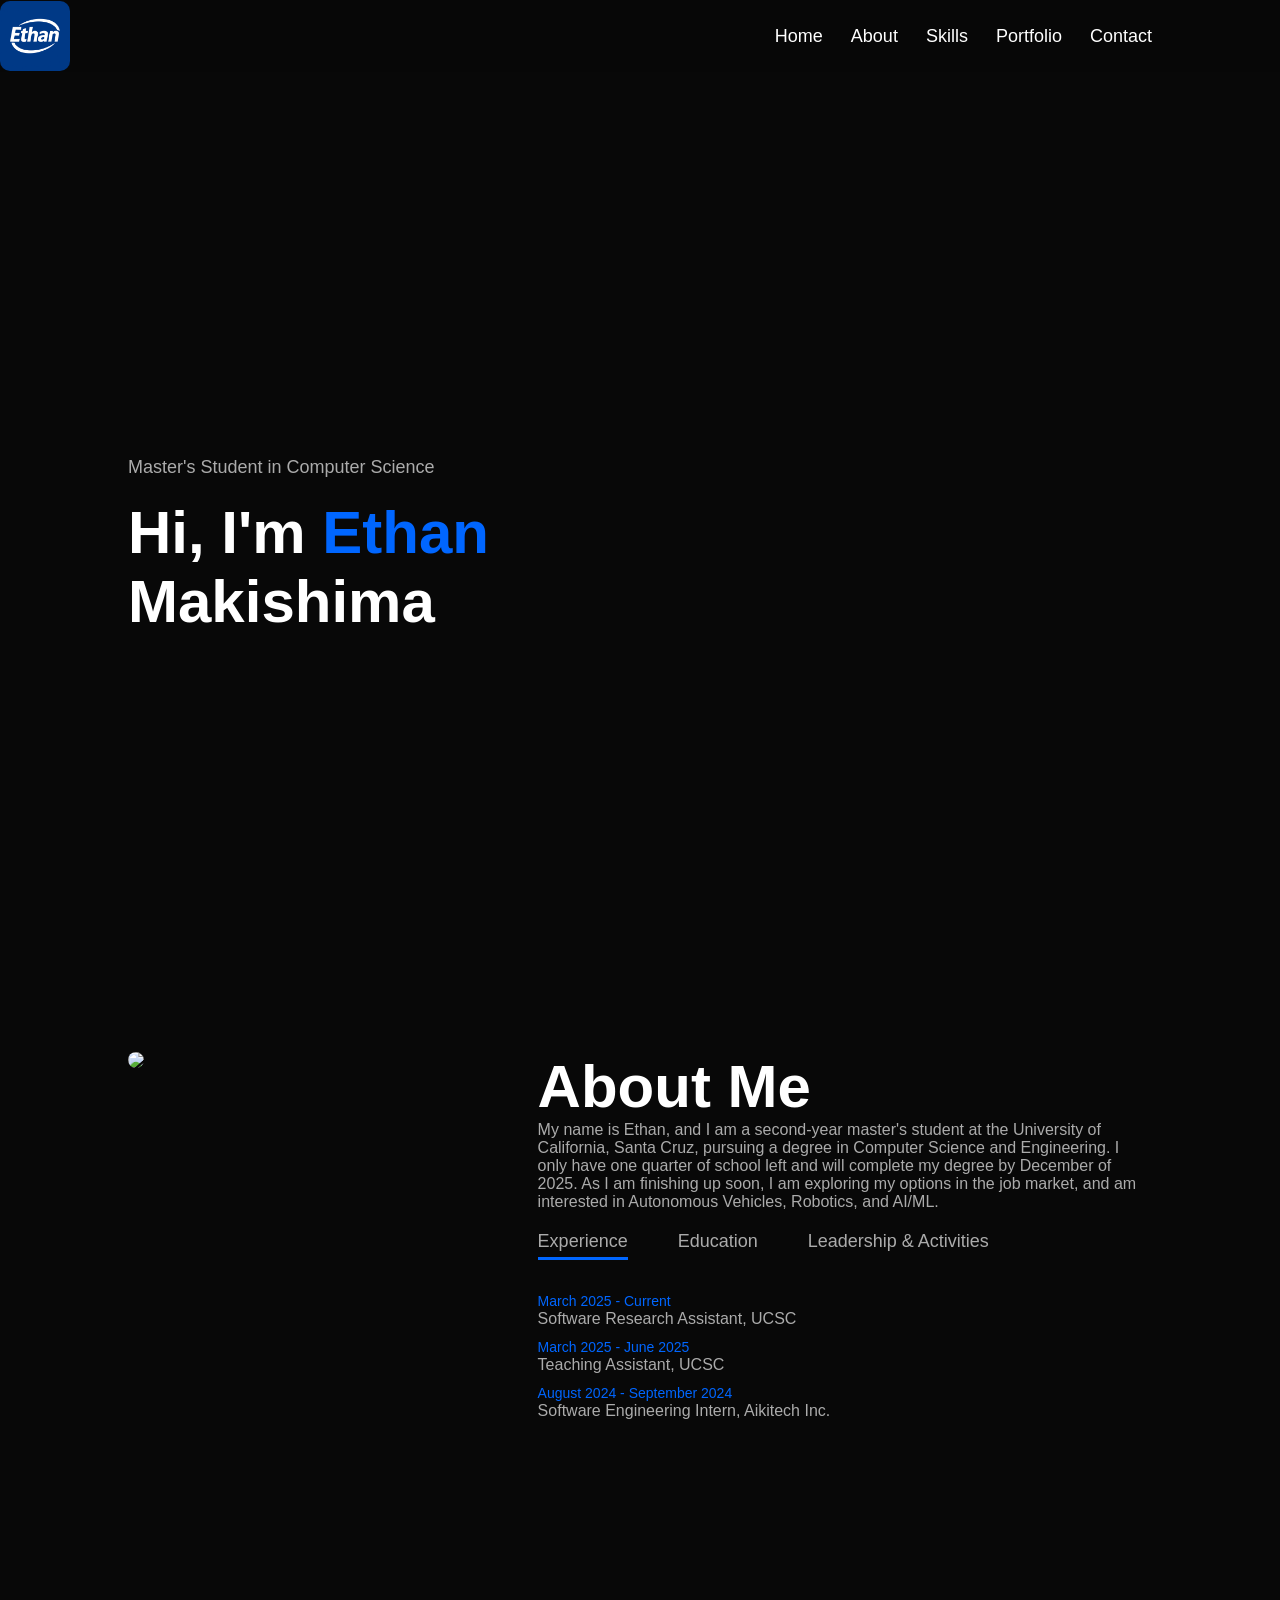
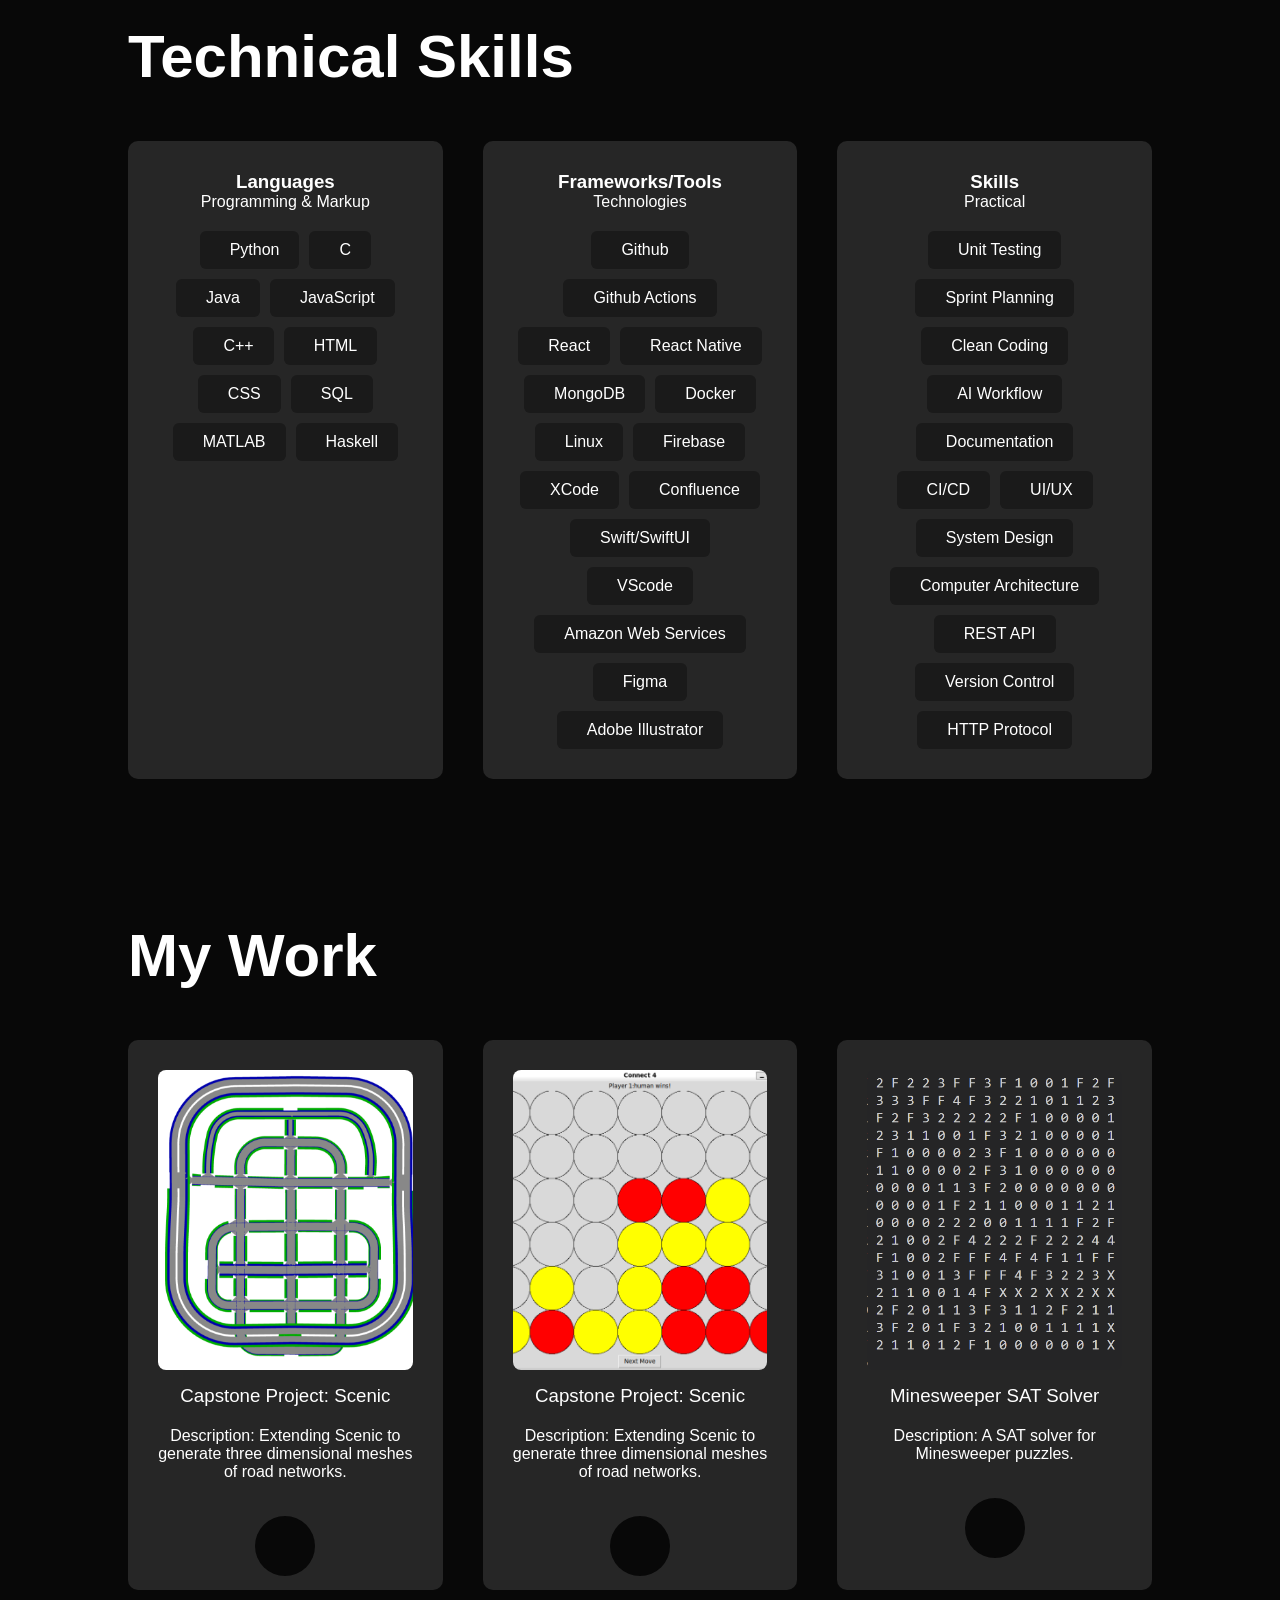
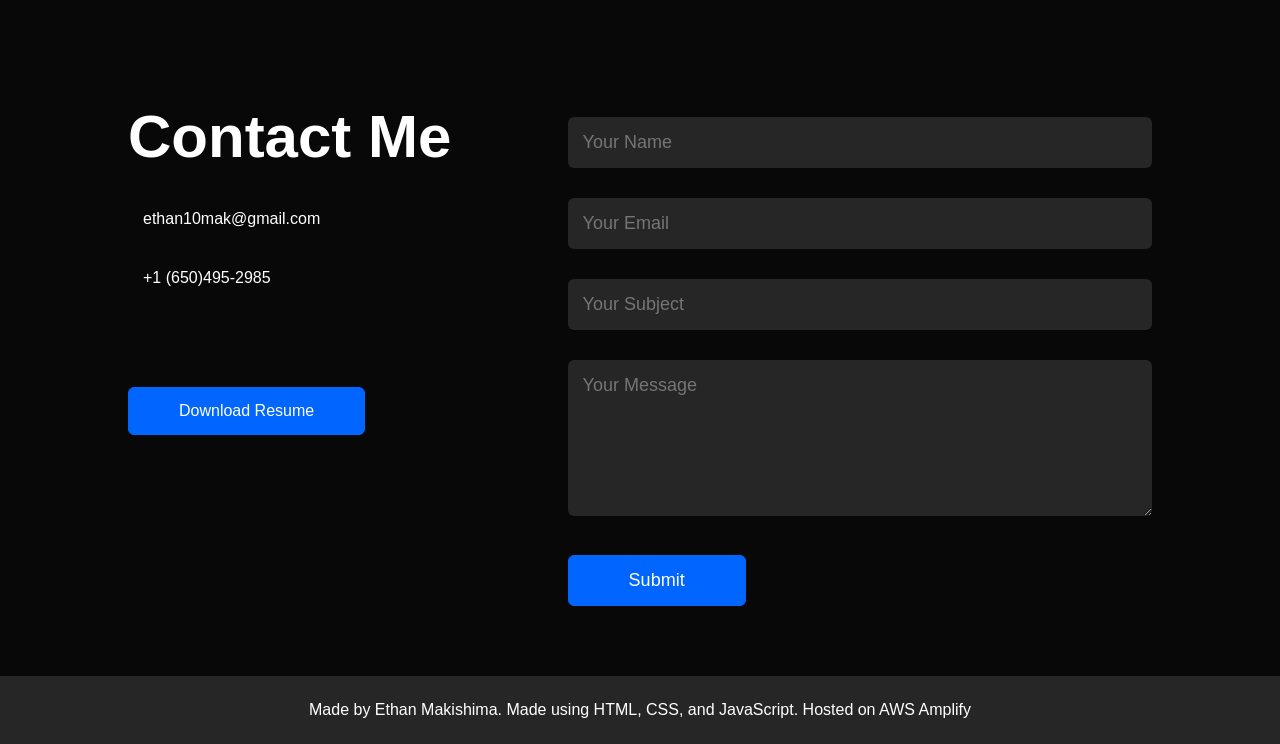
==== commit 4f392e45: "Added several skills" ====
--- a/index.html
+++ b/index.html
@@ -154,6 +154,10 @@
                 <i class="devicon-matlab-plain colored"></i>
                 MATLAB</span
               >
+              <span class="skill">
+                <i class="devicon-haskell-plain colored"></i>
+                Haskell</span
+              >
             </div>
           </div>
           <div class="skills-card">
@@ -165,6 +169,10 @@
                 Github</span
               >
               <span class="skill">
+                <i class="devicon-githubactions-plain colored"></i>
+                Github Actions</span
+              >
+              <span class="skill">
                 <i class="devicon-react-original colored"></i>
                 React</span
               >
@@ -207,6 +215,14 @@
               <span class="skill">
                 <i class="devicon-amazonwebservices-plain-wordmark colored"></i>
                 Amazon Web Services</span
+              >
+              <span class="skill">
+                <i class="devicon-figma-plain colored"></i>
+                Figma</span
+              >
+              <span class="skill">
+                <i class="devicon-illustrator-plain colored"></i>
+                Adobe Illustrator</span
               >
             </div>
           </div>
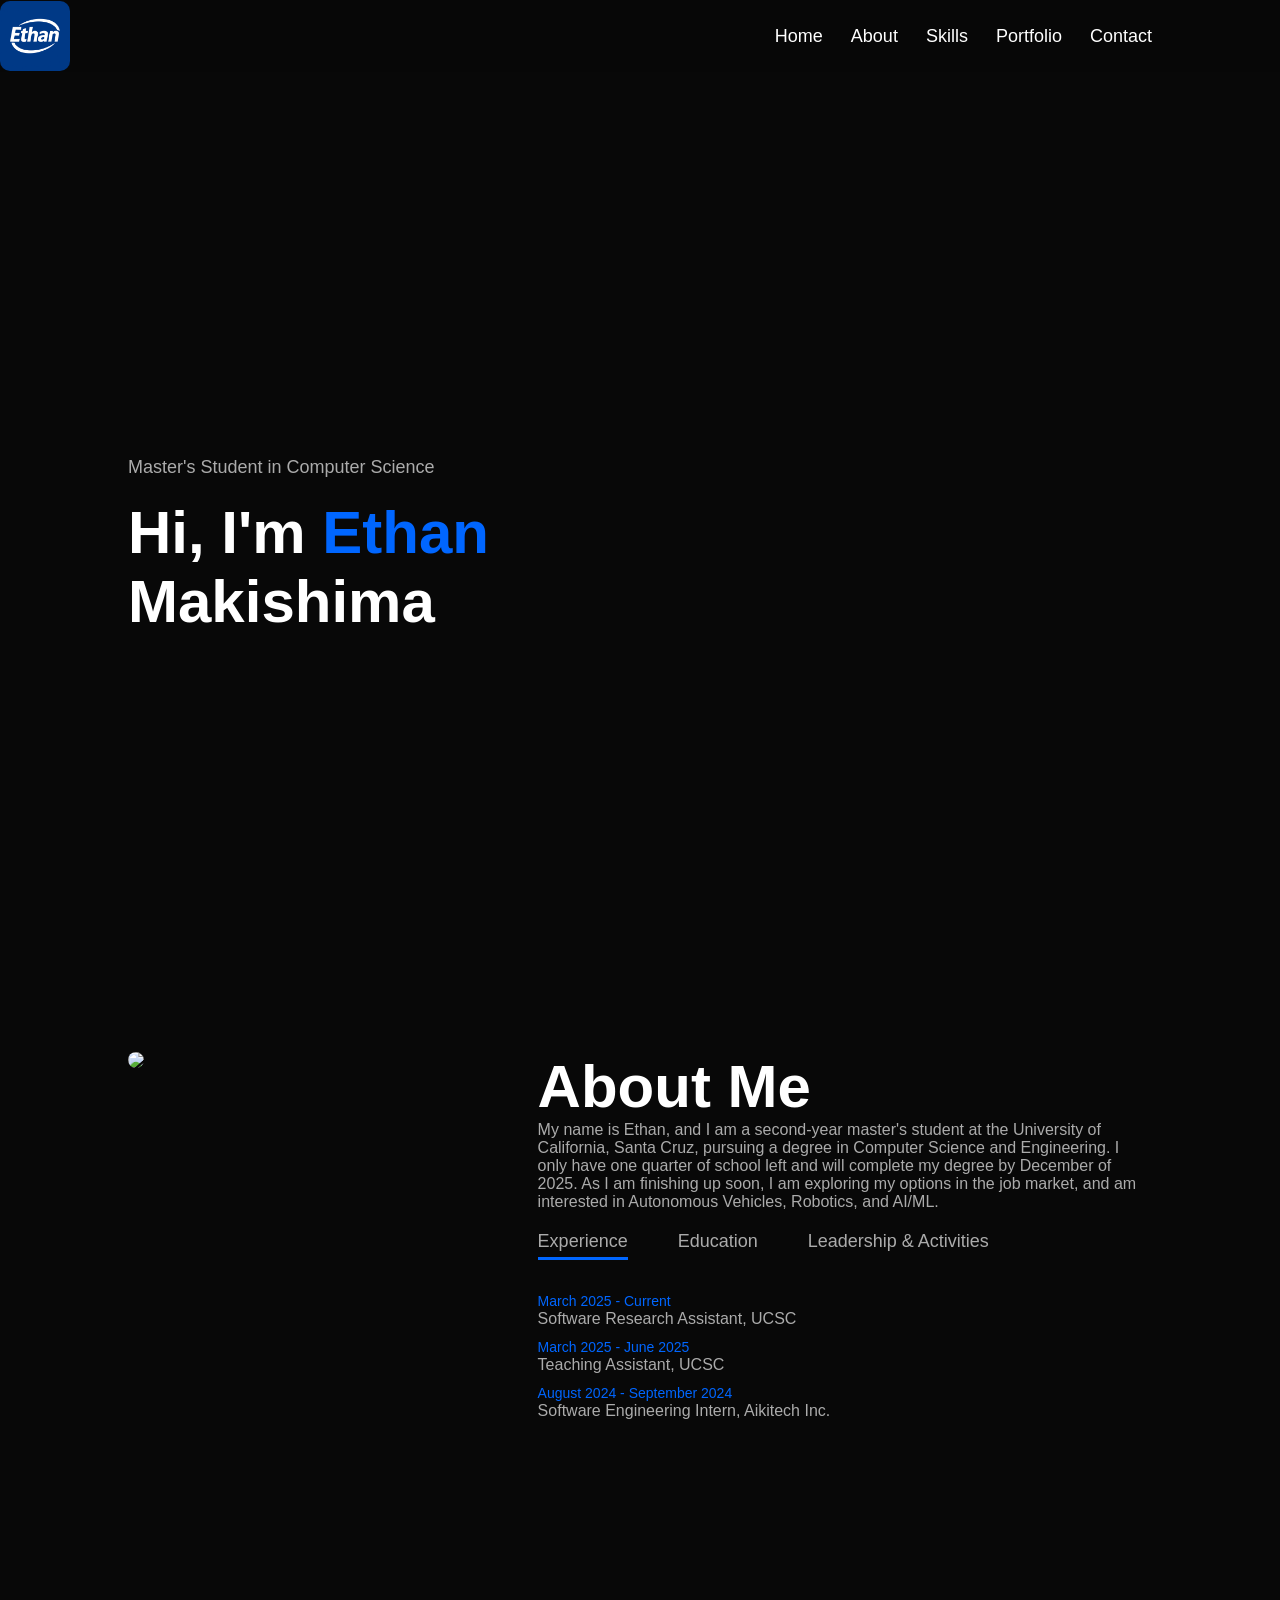
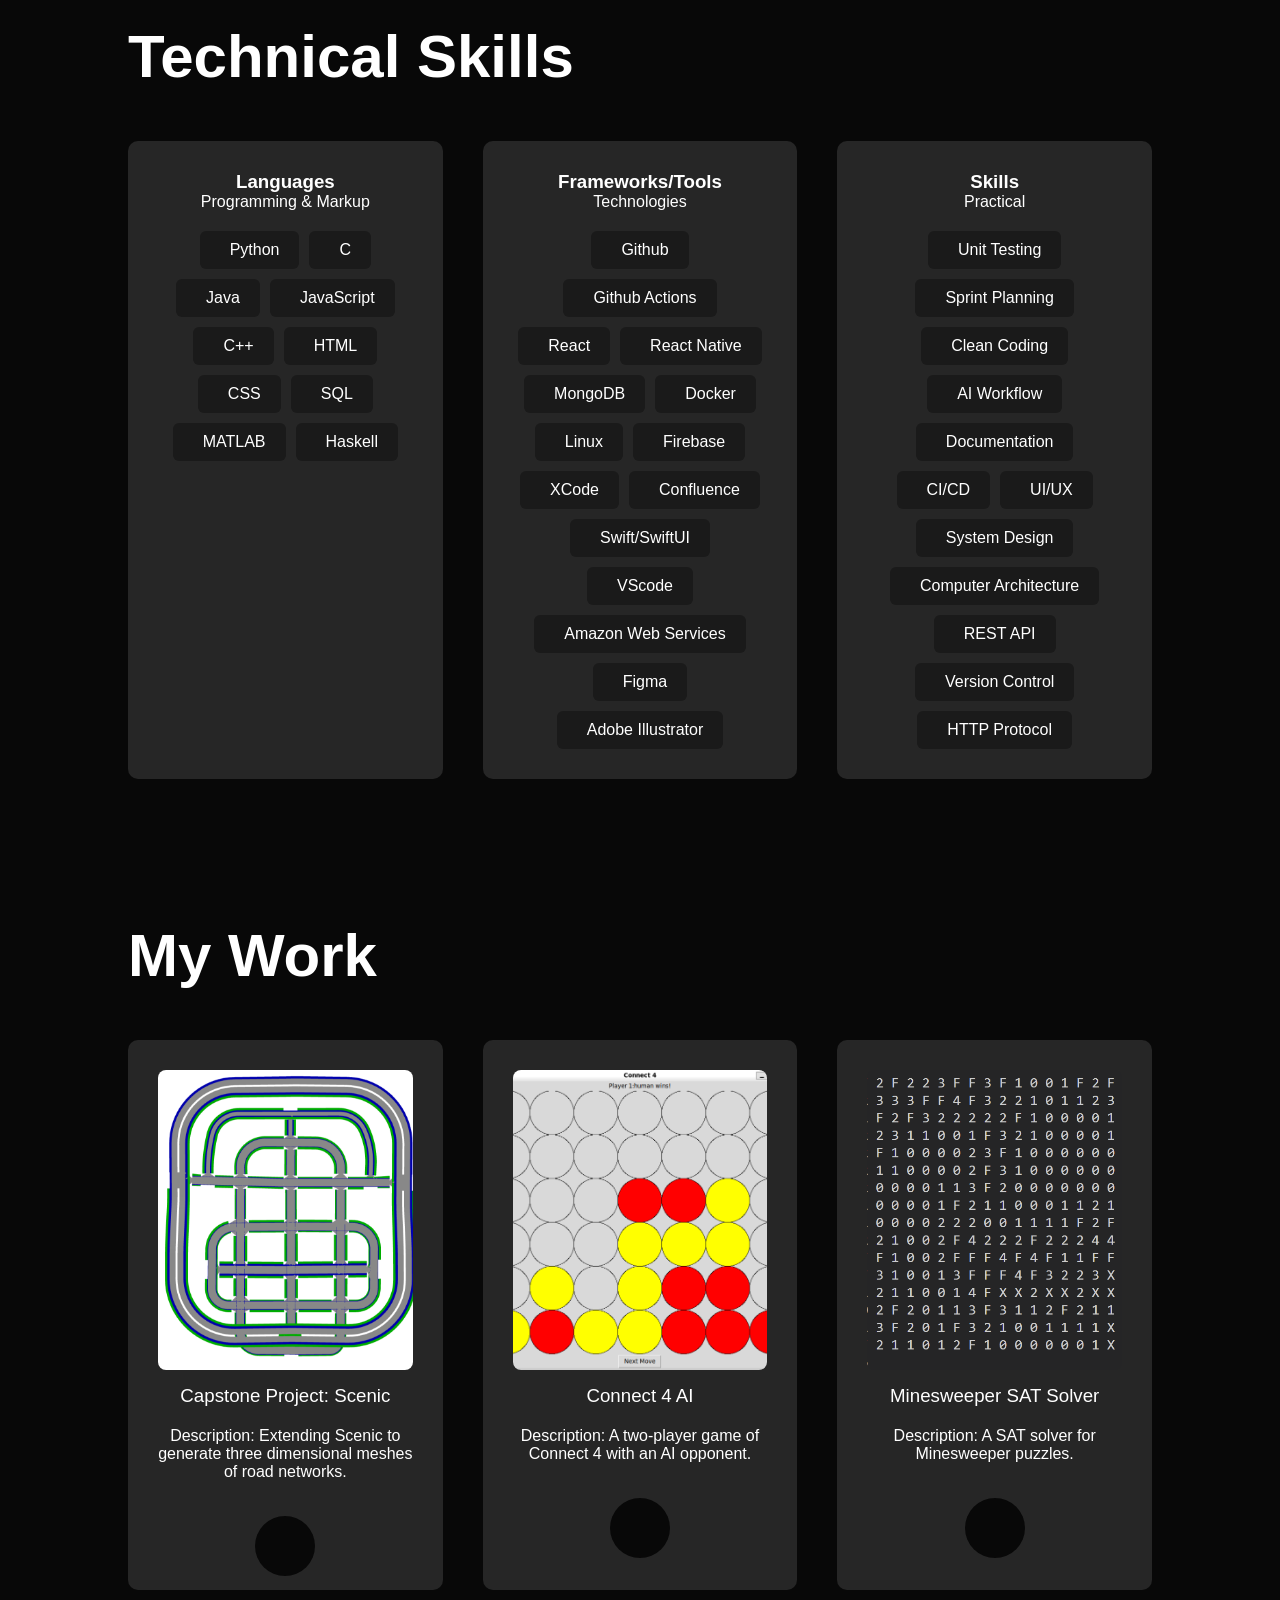
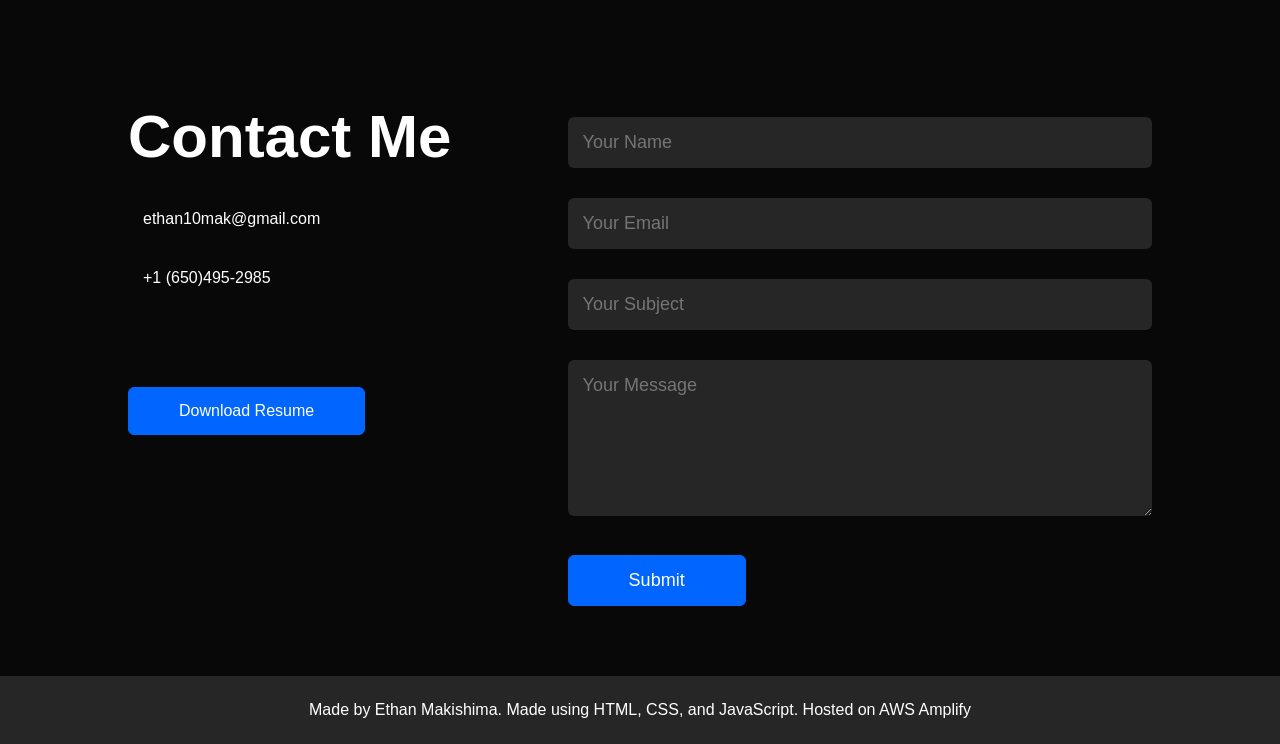
==== commit 4d4469ec: "Updated Work section" ====
--- a/index.html
+++ b/index.html
@@ -285,10 +285,9 @@
           </div>
           <div class="project-card">
             <img src="images/work-2.png" alt="work-1" />
-            <h3>Capstone Project: Scenic</h3>
+            <h3>Connect 4 AI</h3>
             <p>
-              Description: Extending Scenic to generate three dimensional meshes
-              of road networks.
+              Description: A two-player game of Connect 4 with an AI opponent.
             </p>
             <a href="https://github.com/ethan10mak/Connect-4-AI"
               ><i class="fa-brands fa-square-github"></i
--- a/style.css
+++ b/style.css
@@ -374,6 +374,7 @@
 @media only screen and (max-width: 600px){
     #header{
         background-image: linear-gradient(to left, rgba(8,8,8,0) 0%, rgba(8,8,8,1) 60%), url(images/phone_bg.png);
+        background-attachment: scroll;
     }
     .header-text{
         margin-top: 100%;
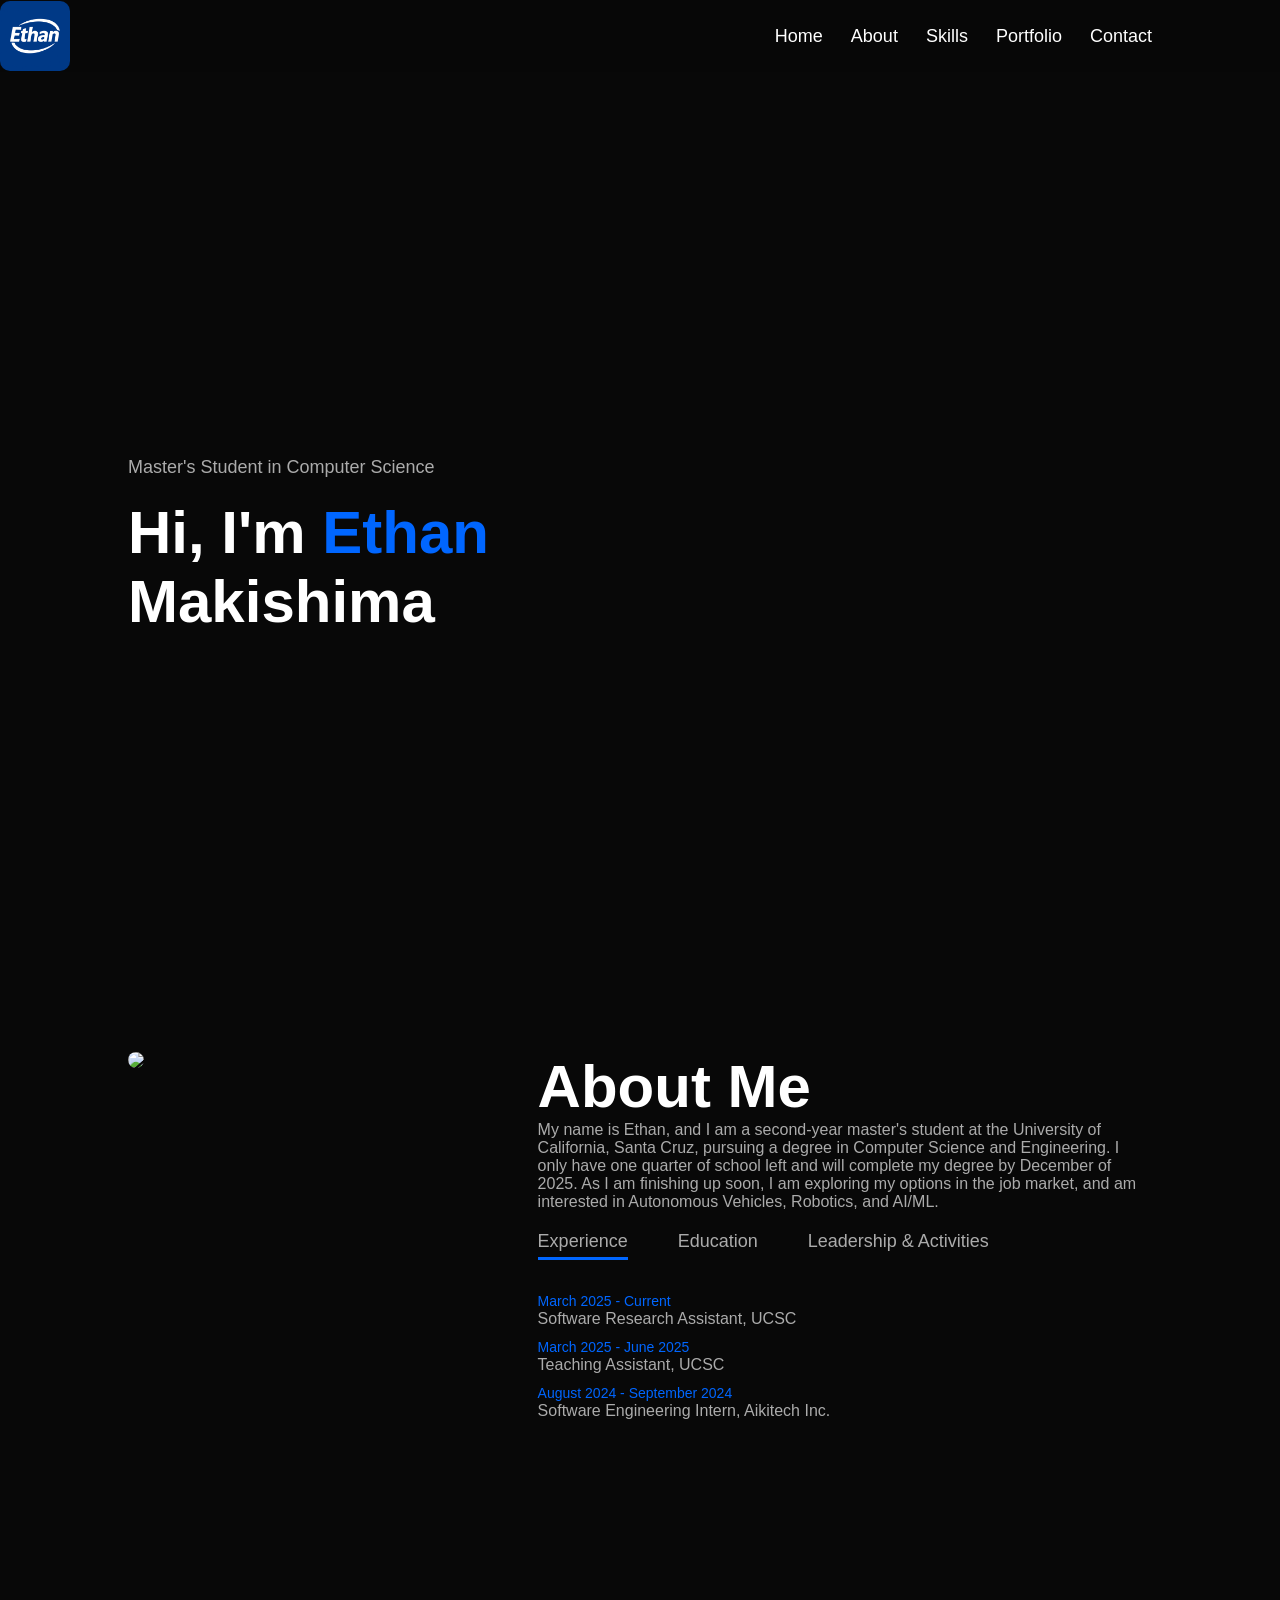
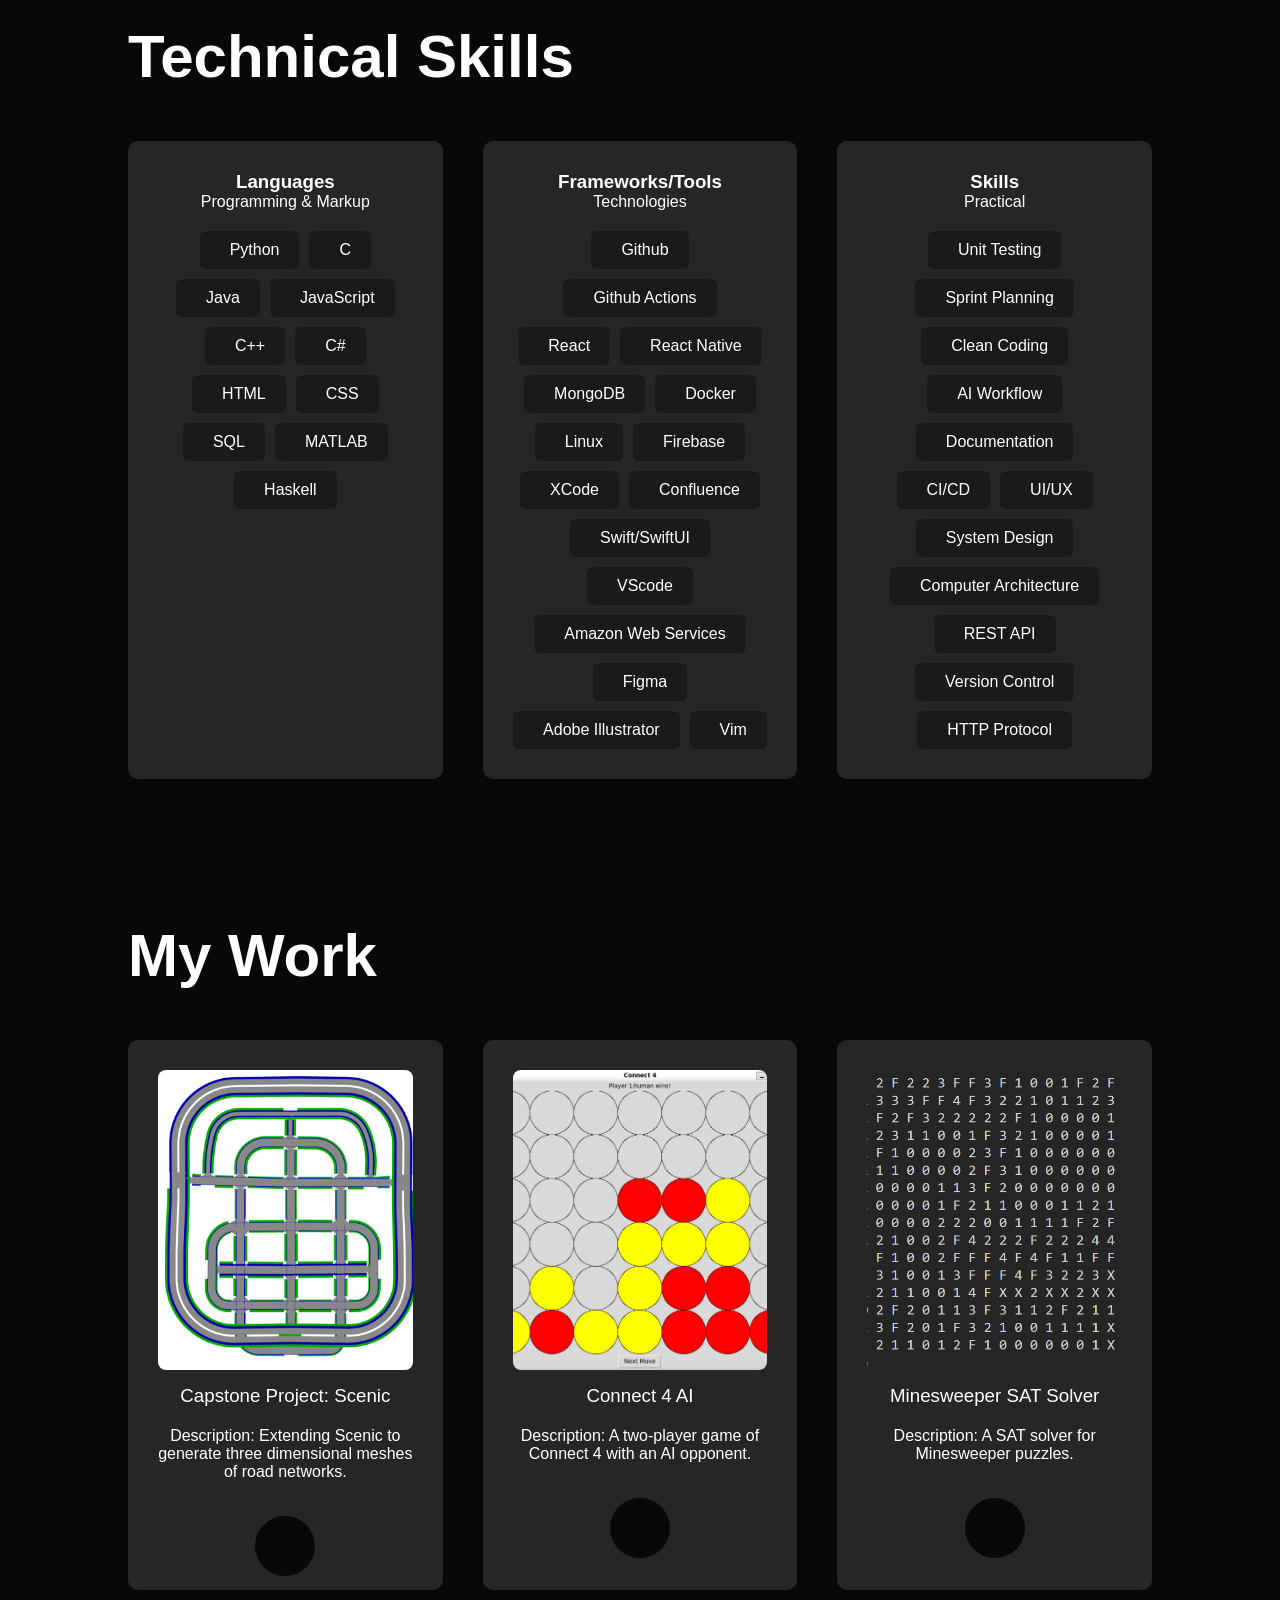
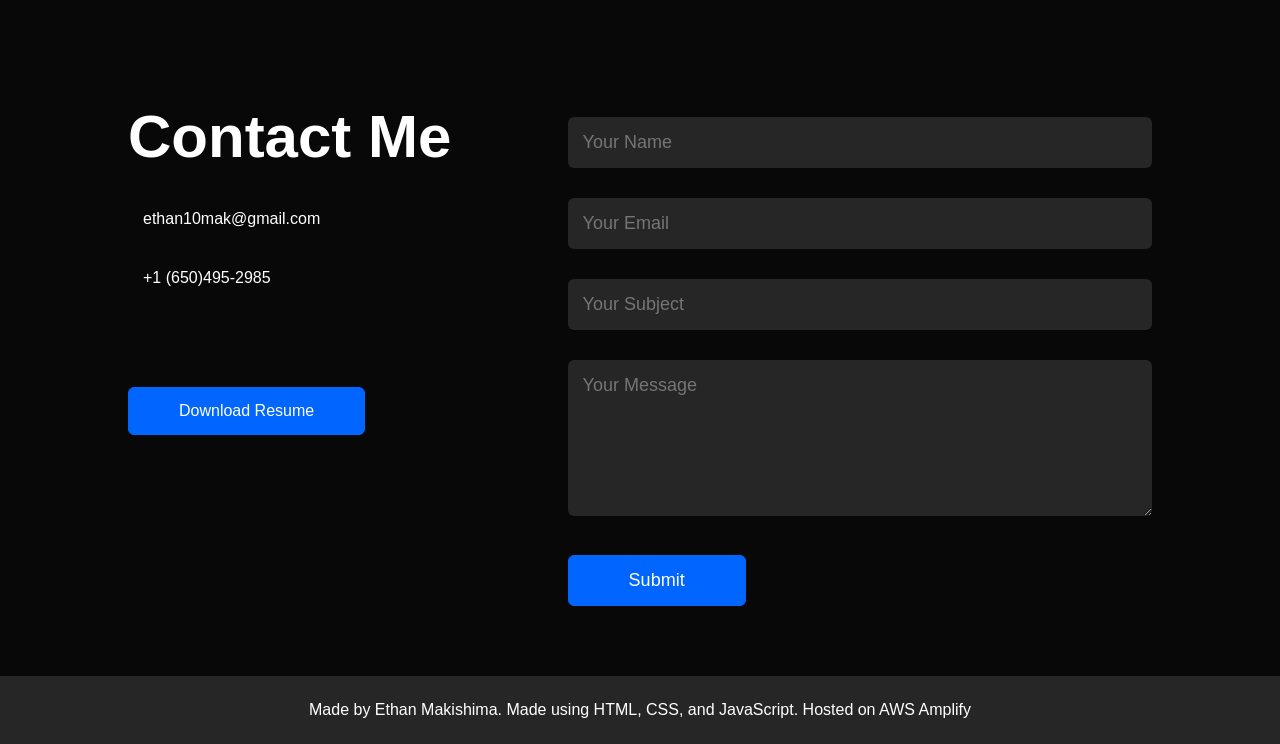
==== commit f913323f: "Updated resume and skills" ====
--- a/index.html
+++ b/index.html
@@ -139,6 +139,10 @@
                 C++</span
               >
               <span class="skill">
+                <i class="devicon-csharp-plain colored"></i>
+                C#</span
+              >
+              <span class="skill">
                 <i class="devicon-html5-plain colored"></i>
                 HTML</span
               >
@@ -224,6 +228,9 @@
                 <i class="devicon-illustrator-plain colored"></i>
                 Adobe Illustrator</span
               >
+              <span class="skill">
+                  <i class="devicon-vim-plain colored"></i>
+                Vim</span>
             </div>
           </div>
           <div class="skills-card">
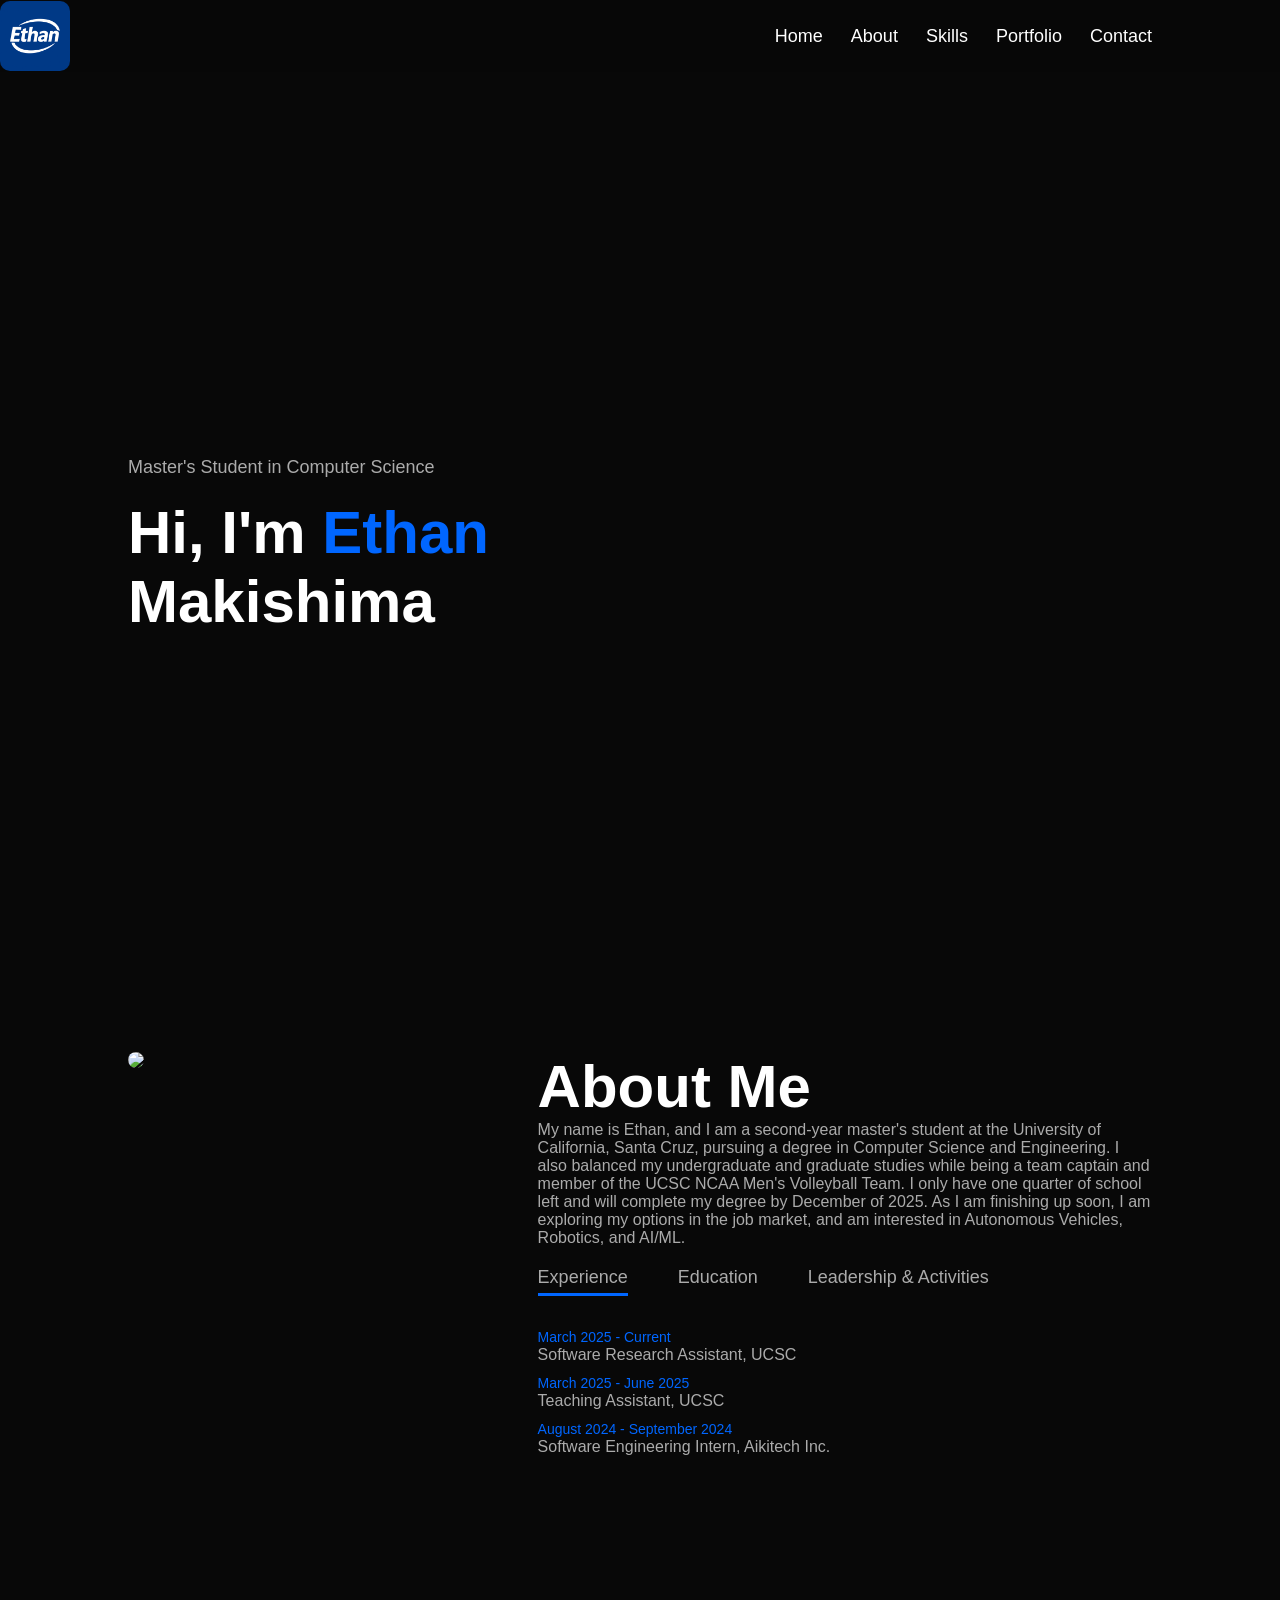
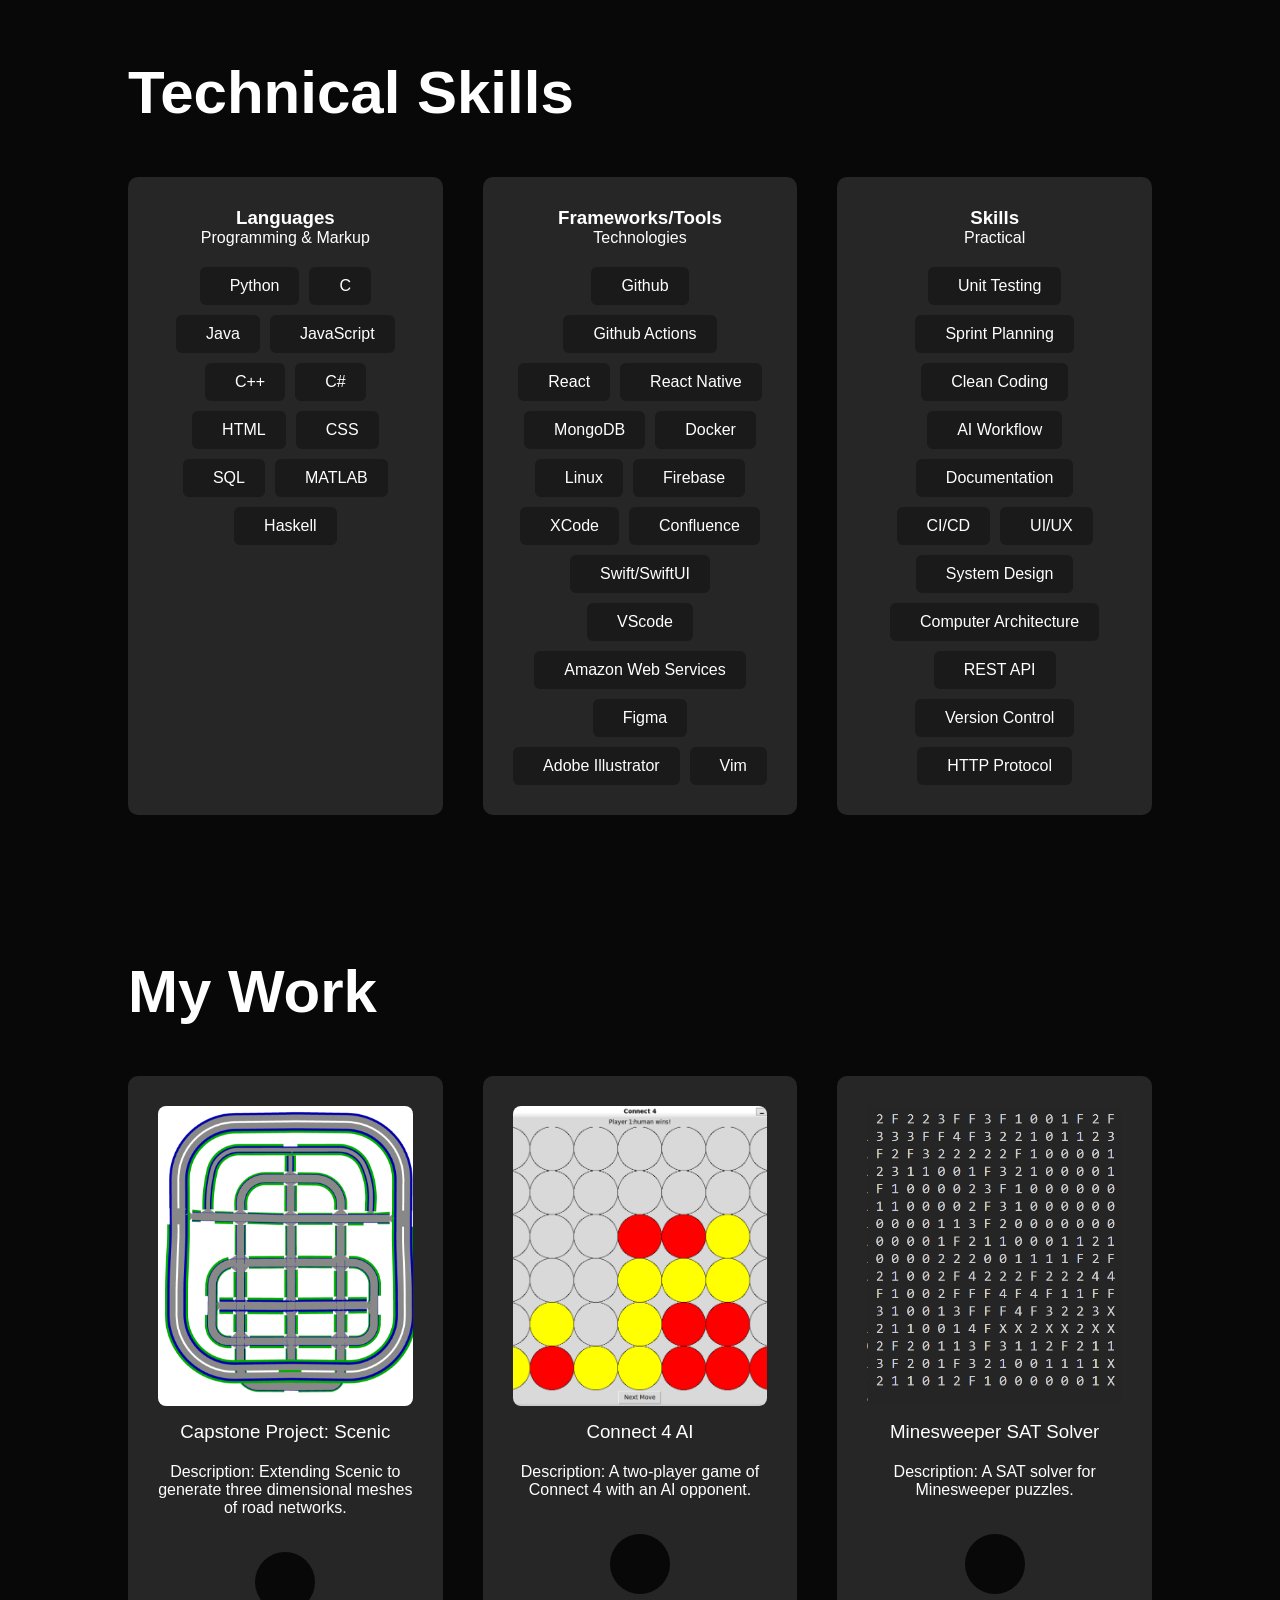
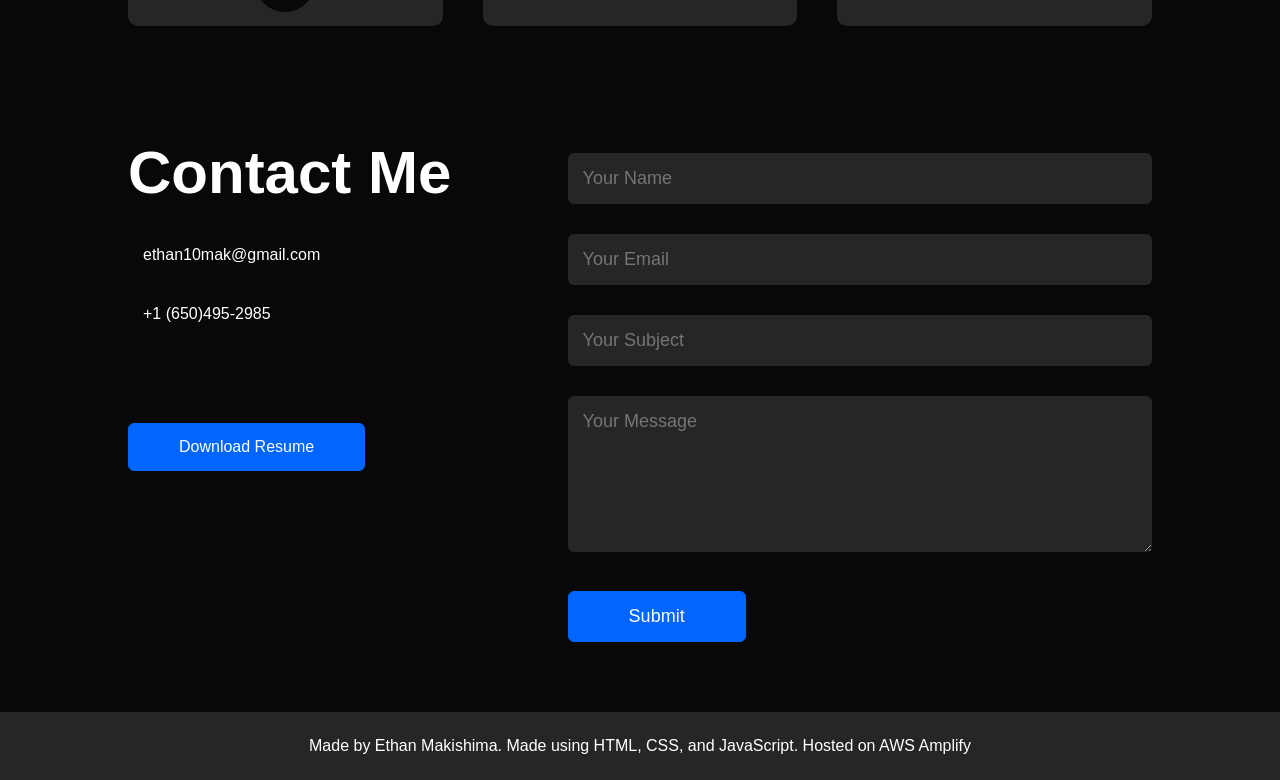
==== commit a5e662c3: "Updated about section" ====
--- a/index.html
+++ b/index.html
@@ -50,9 +50,11 @@
             <p>
               My name is Ethan, and I am a second-year master's student at the
               University of California, Santa Cruz, pursuing a degree in
-              Computer Science and Engineering. I only have one quarter of
-              school left and will complete my degree by December of 2025. As I
-              am finishing up soon, I am exploring my options in the job market,
+              Computer Science and Engineering. I also balanced my undergraduate
+              and graduate studies while being a team captain and member of the
+              UCSC NCAA Men's Volleyball Team. I only have one quarter of school
+              left and will complete my degree by December of 2025. As I am
+              finishing up soon, I am exploring my options in the job market,
               and am interested in Autonomous Vehicles, Robotics, and AI/ML.
             </p>
 
@@ -229,8 +231,9 @@
                 Adobe Illustrator</span
               >
               <span class="skill">
-                  <i class="devicon-vim-plain colored"></i>
-                Vim</span>
+                <i class="devicon-vim-plain colored"></i>
+                Vim</span
+              >
             </div>
           </div>
           <div class="skills-card">
